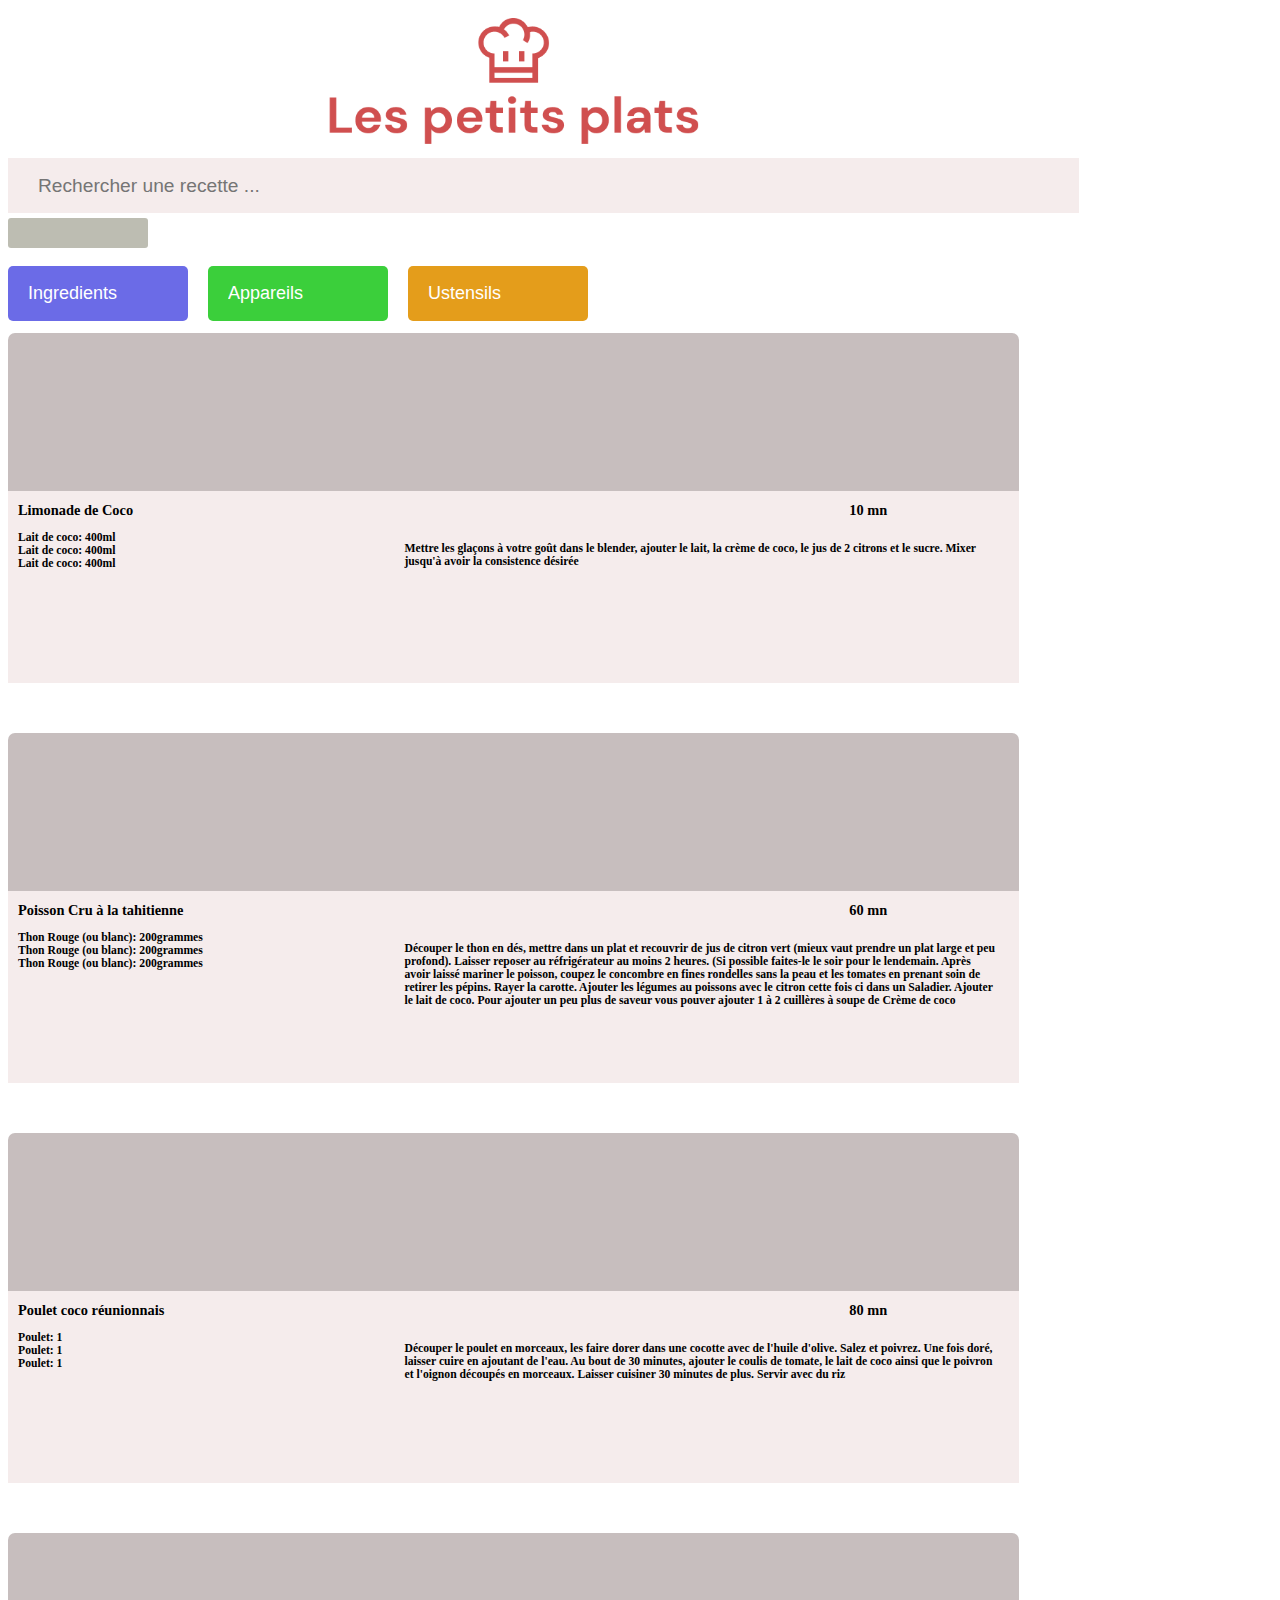
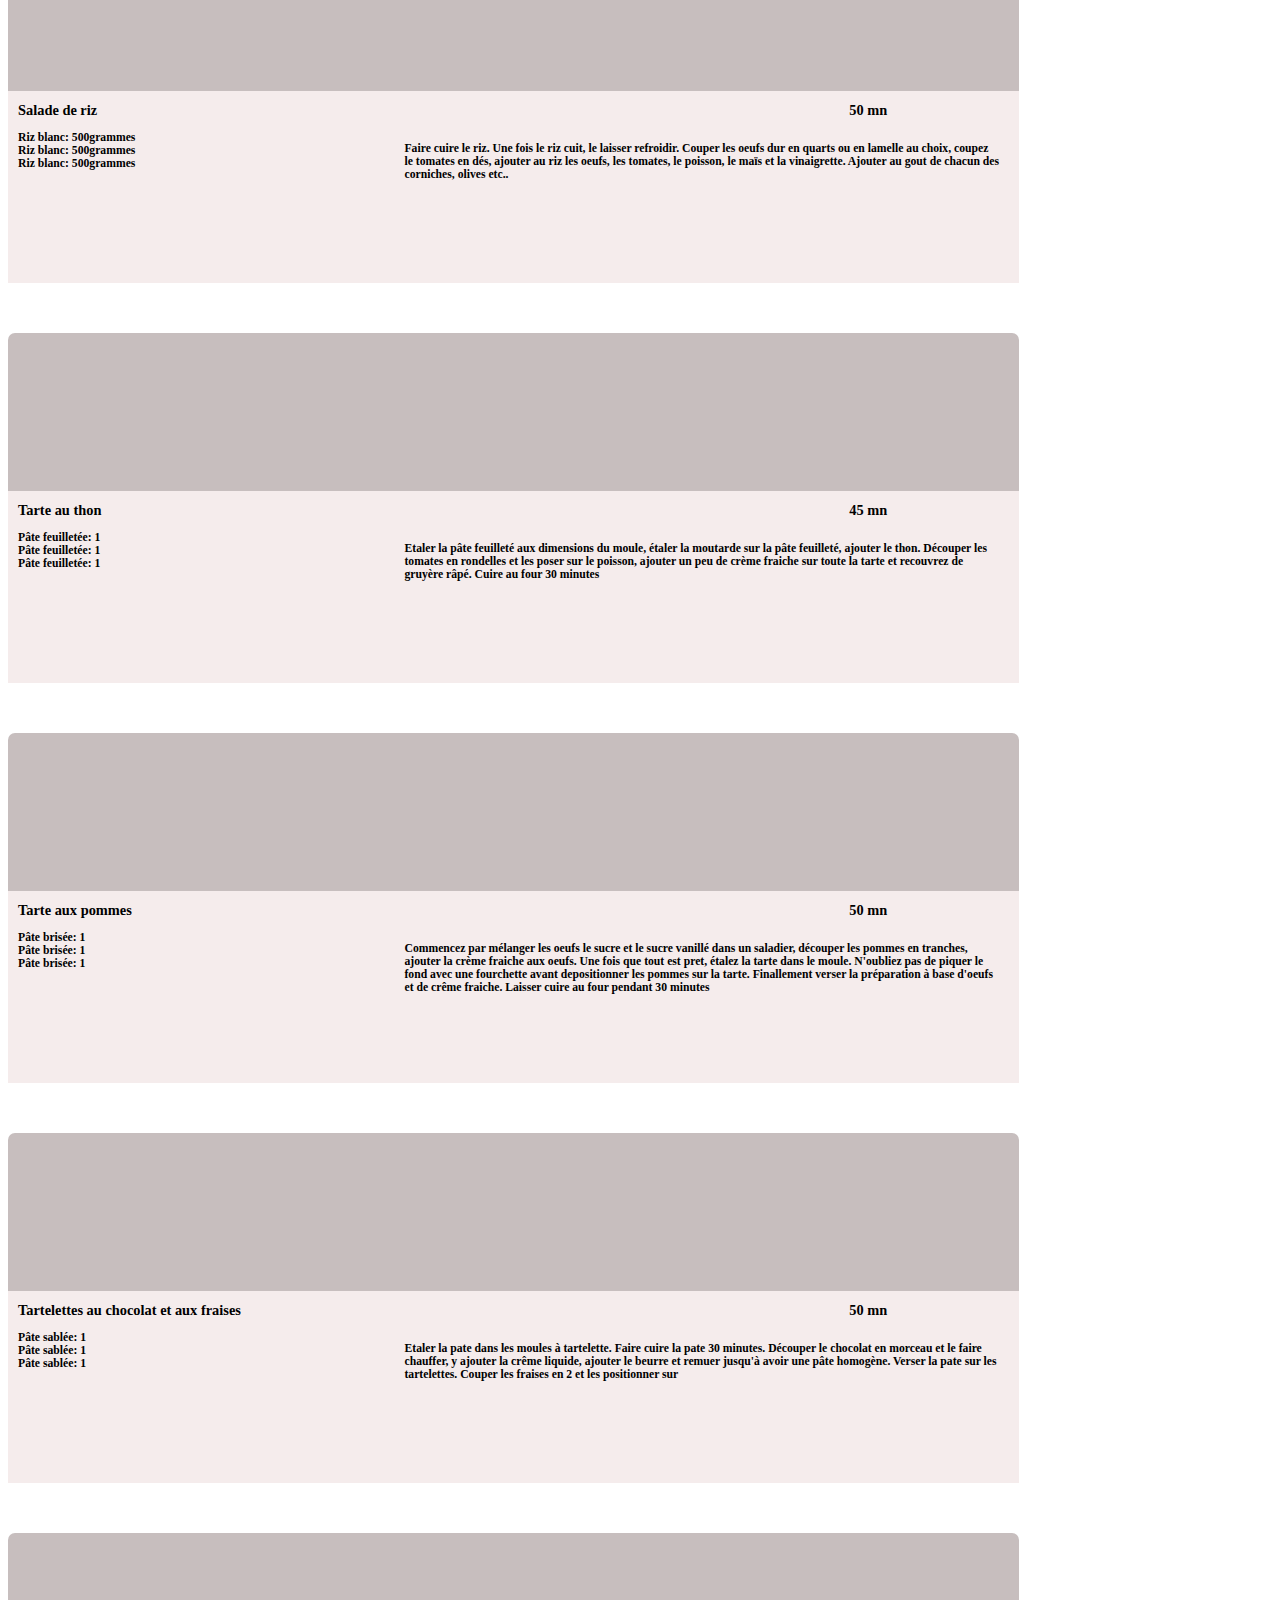
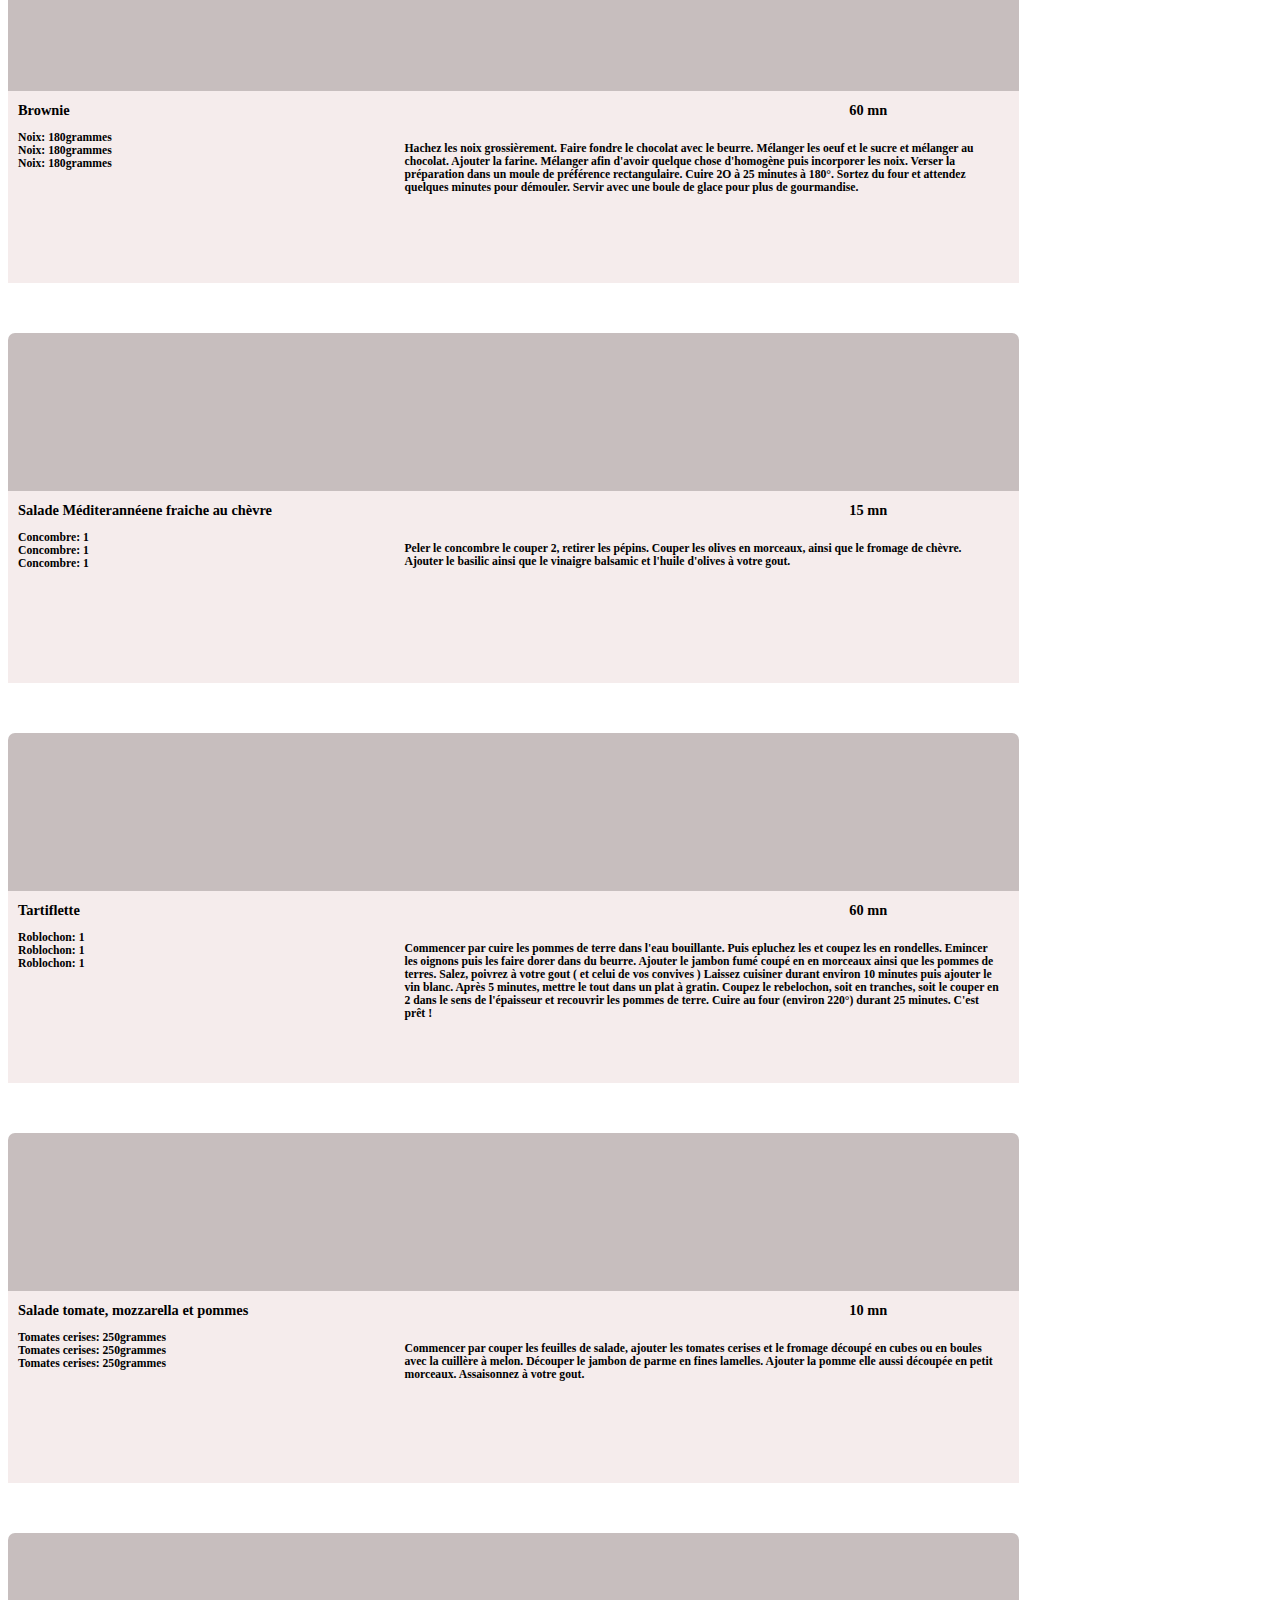
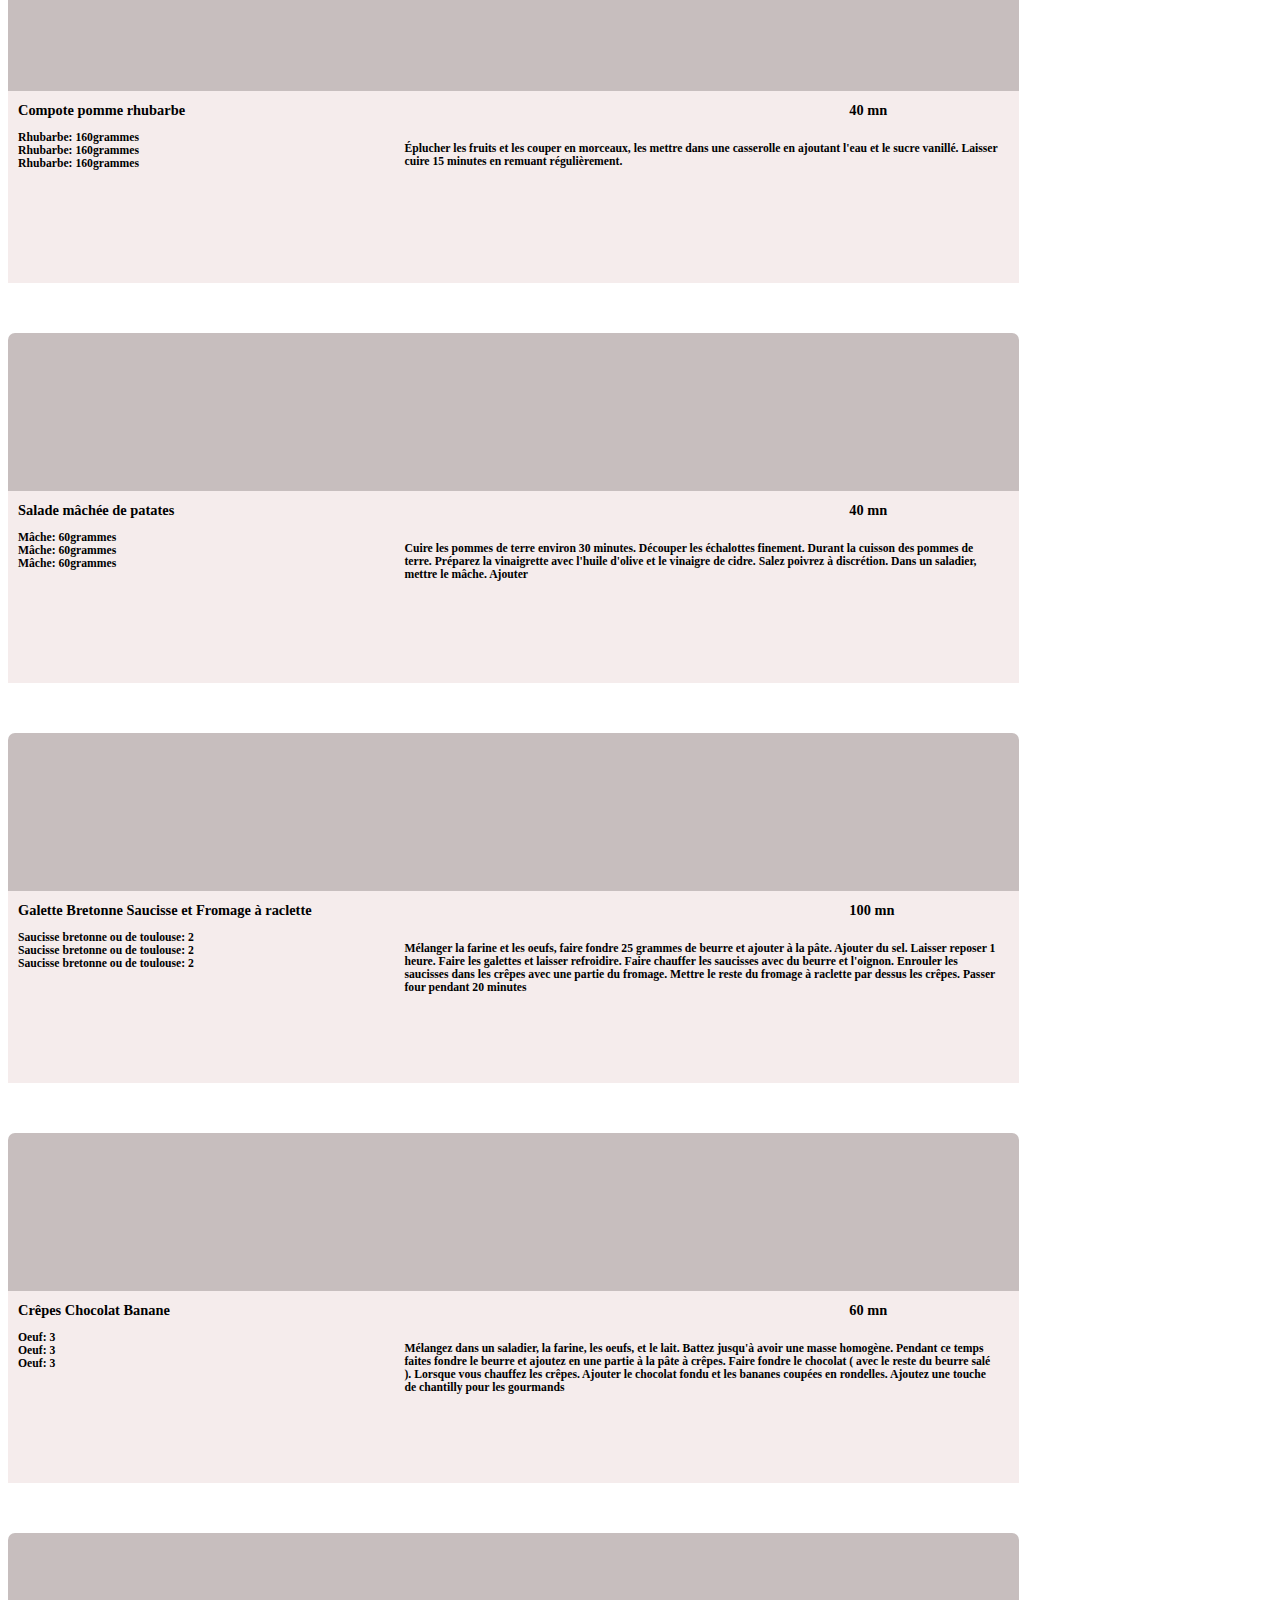
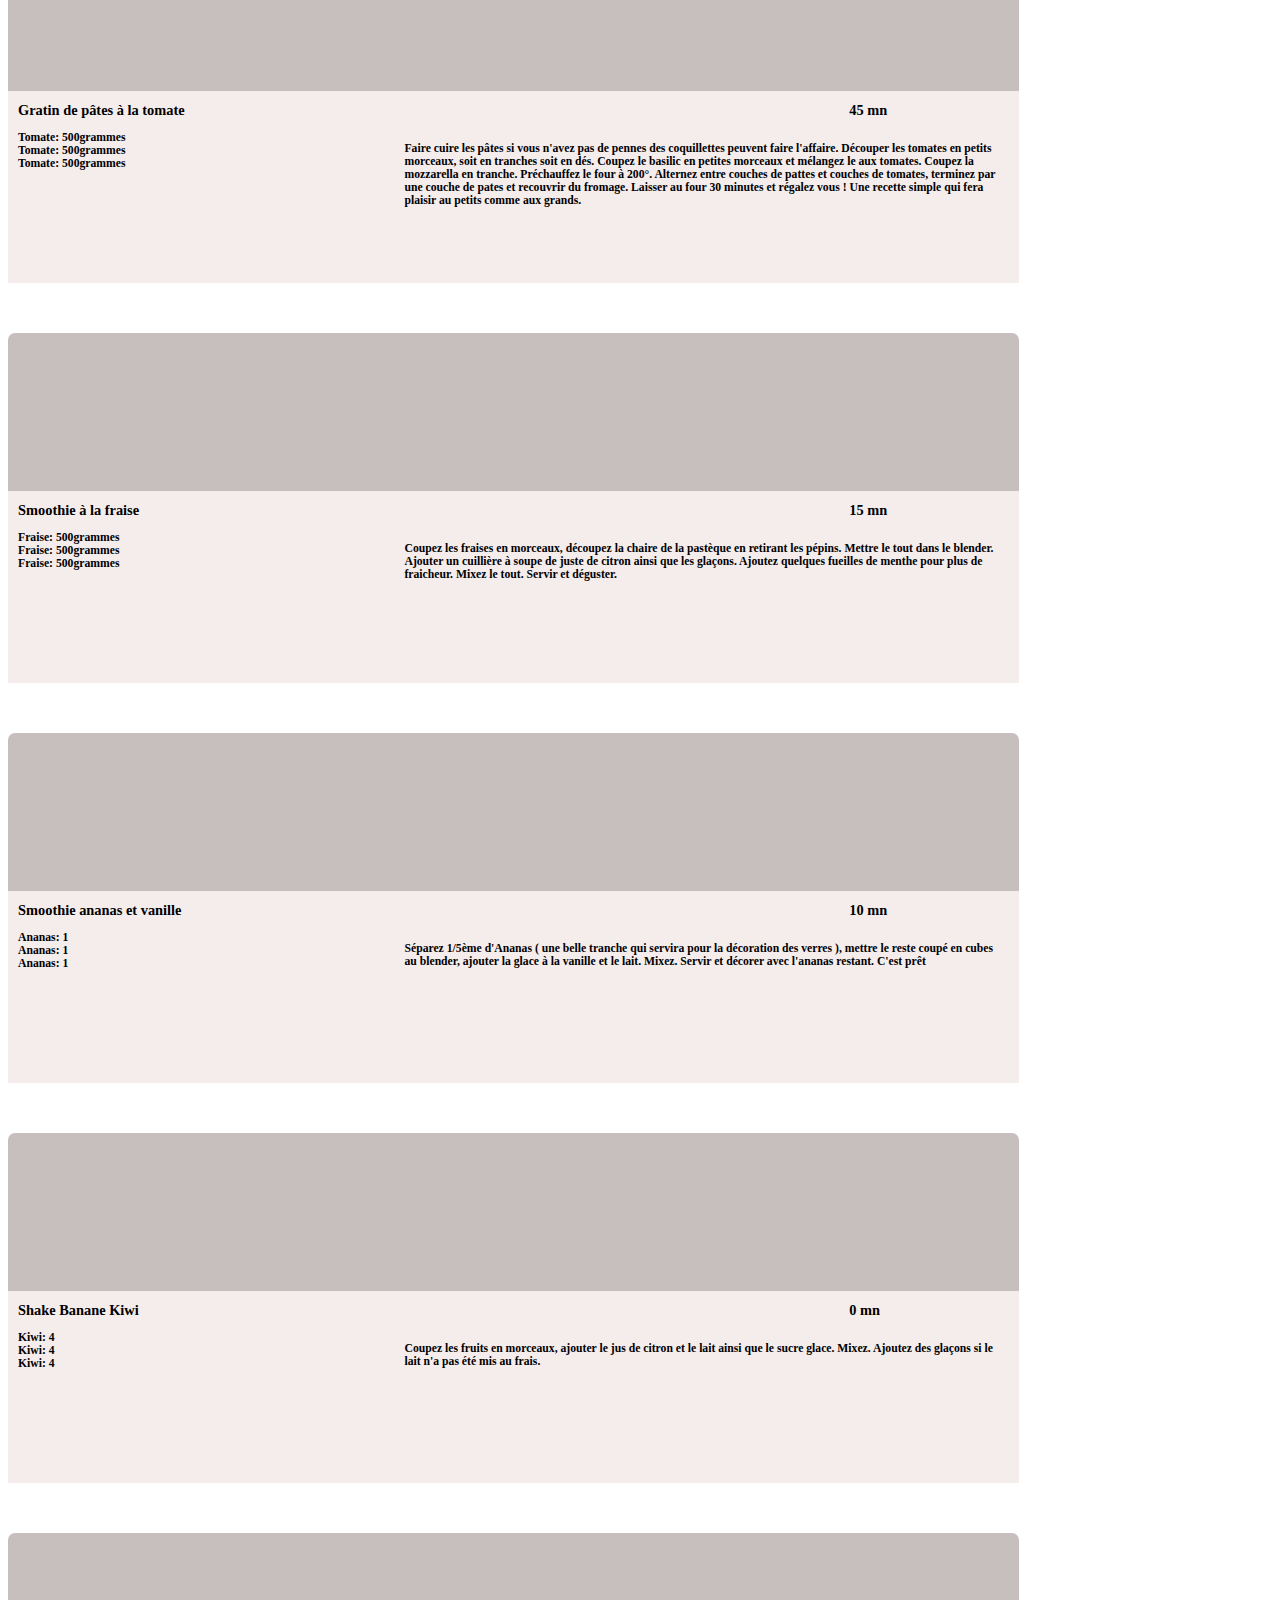
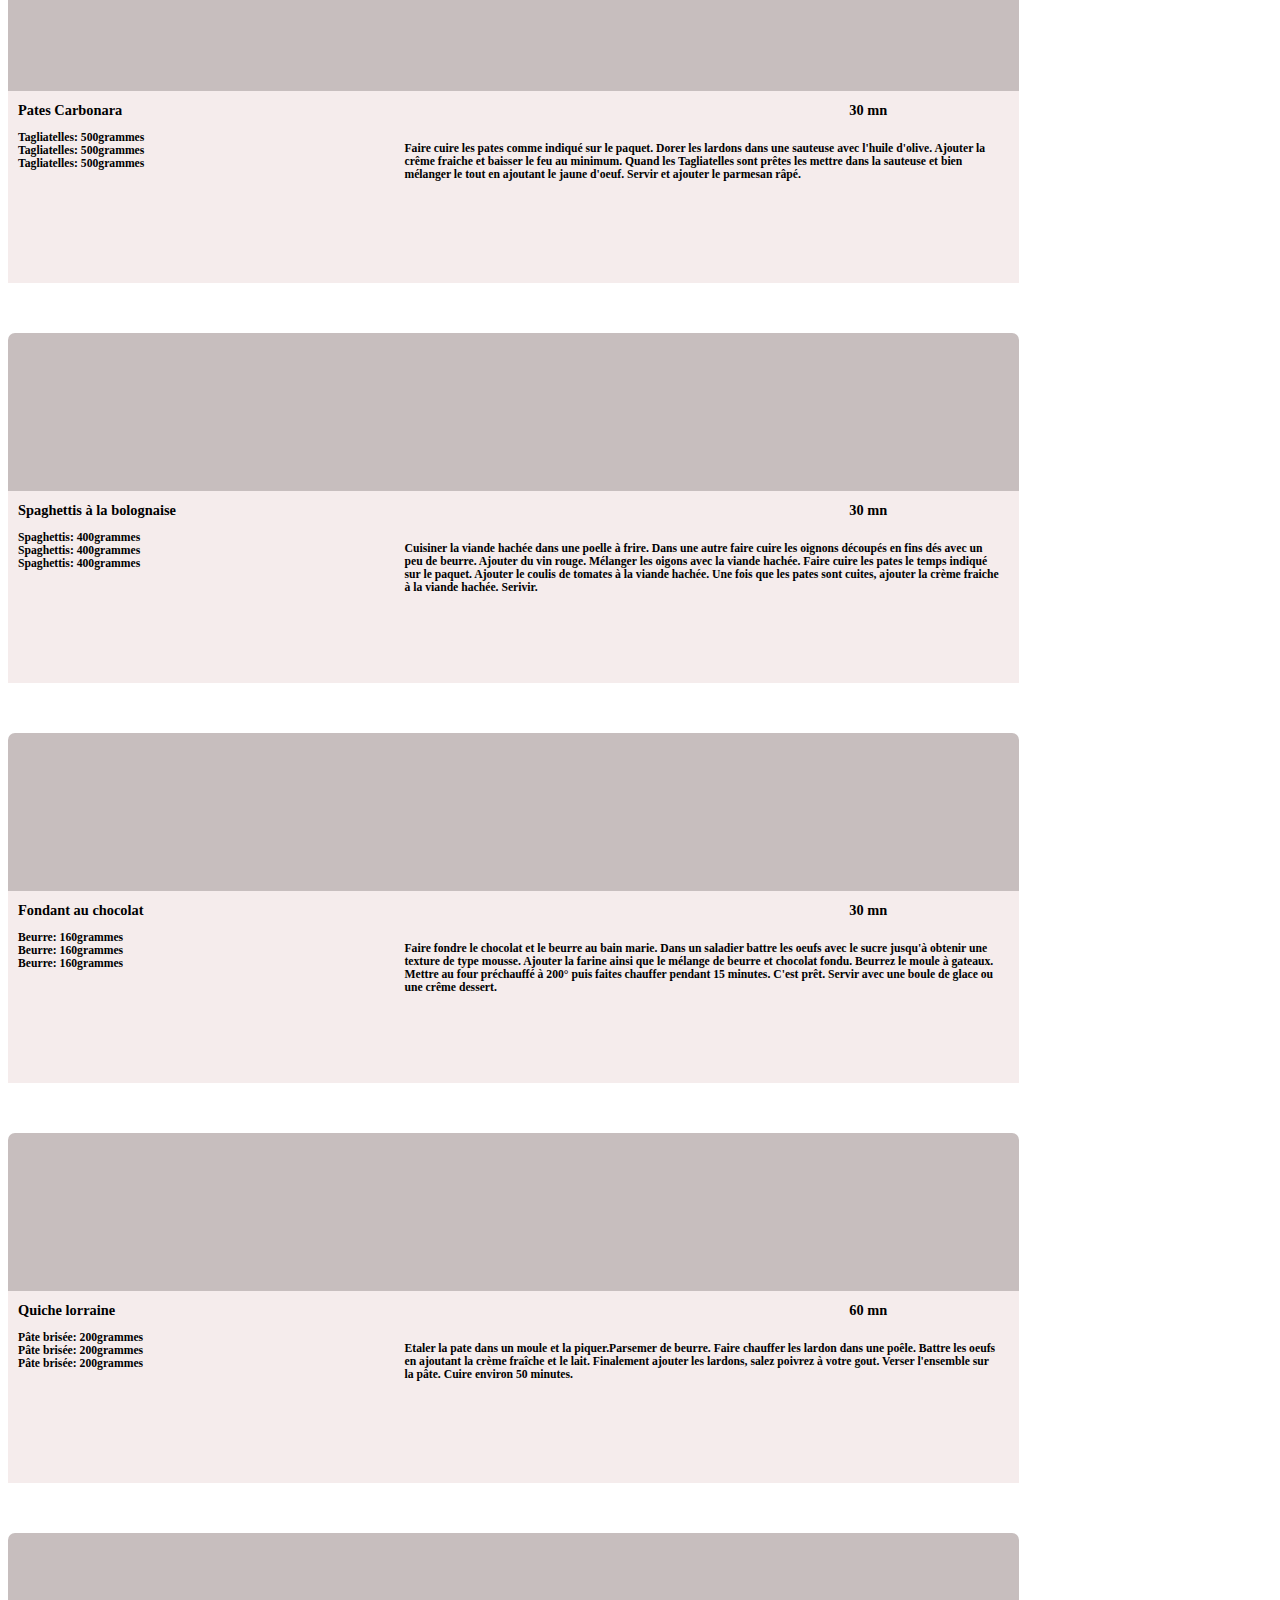
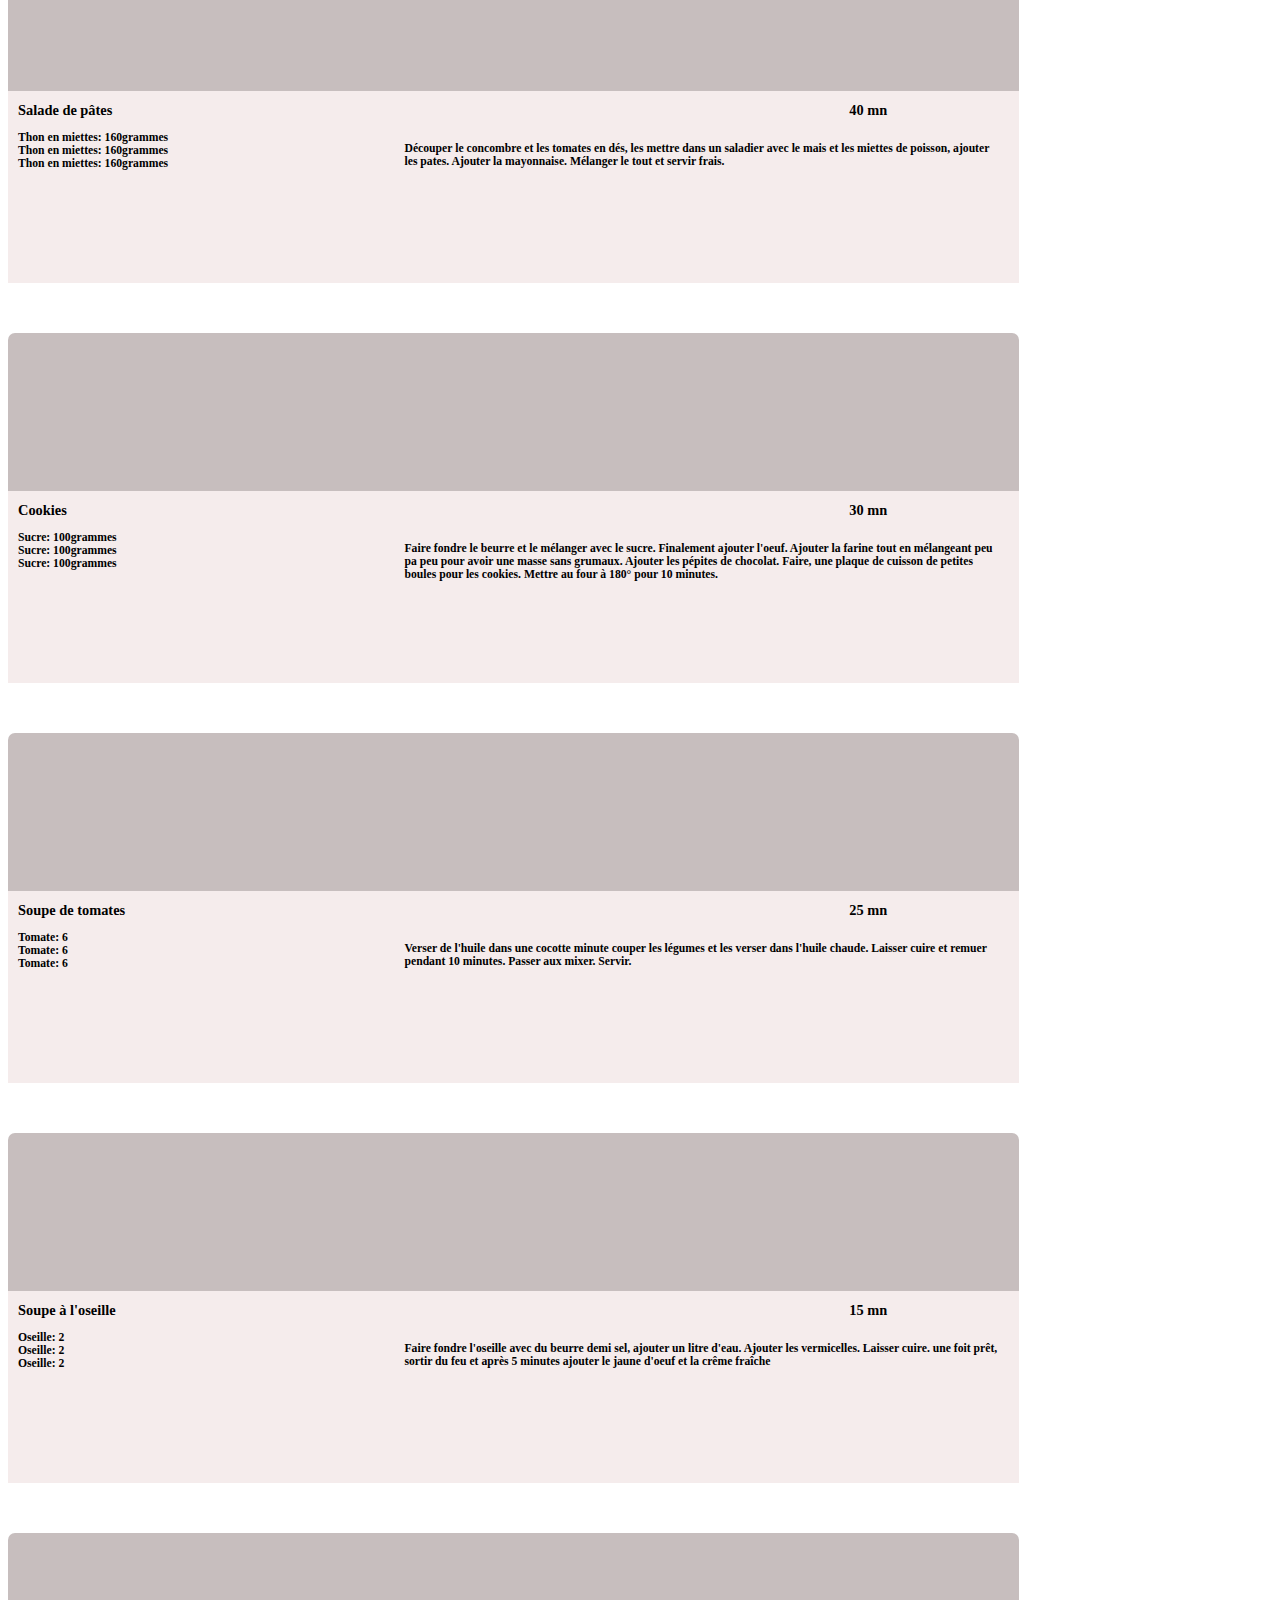
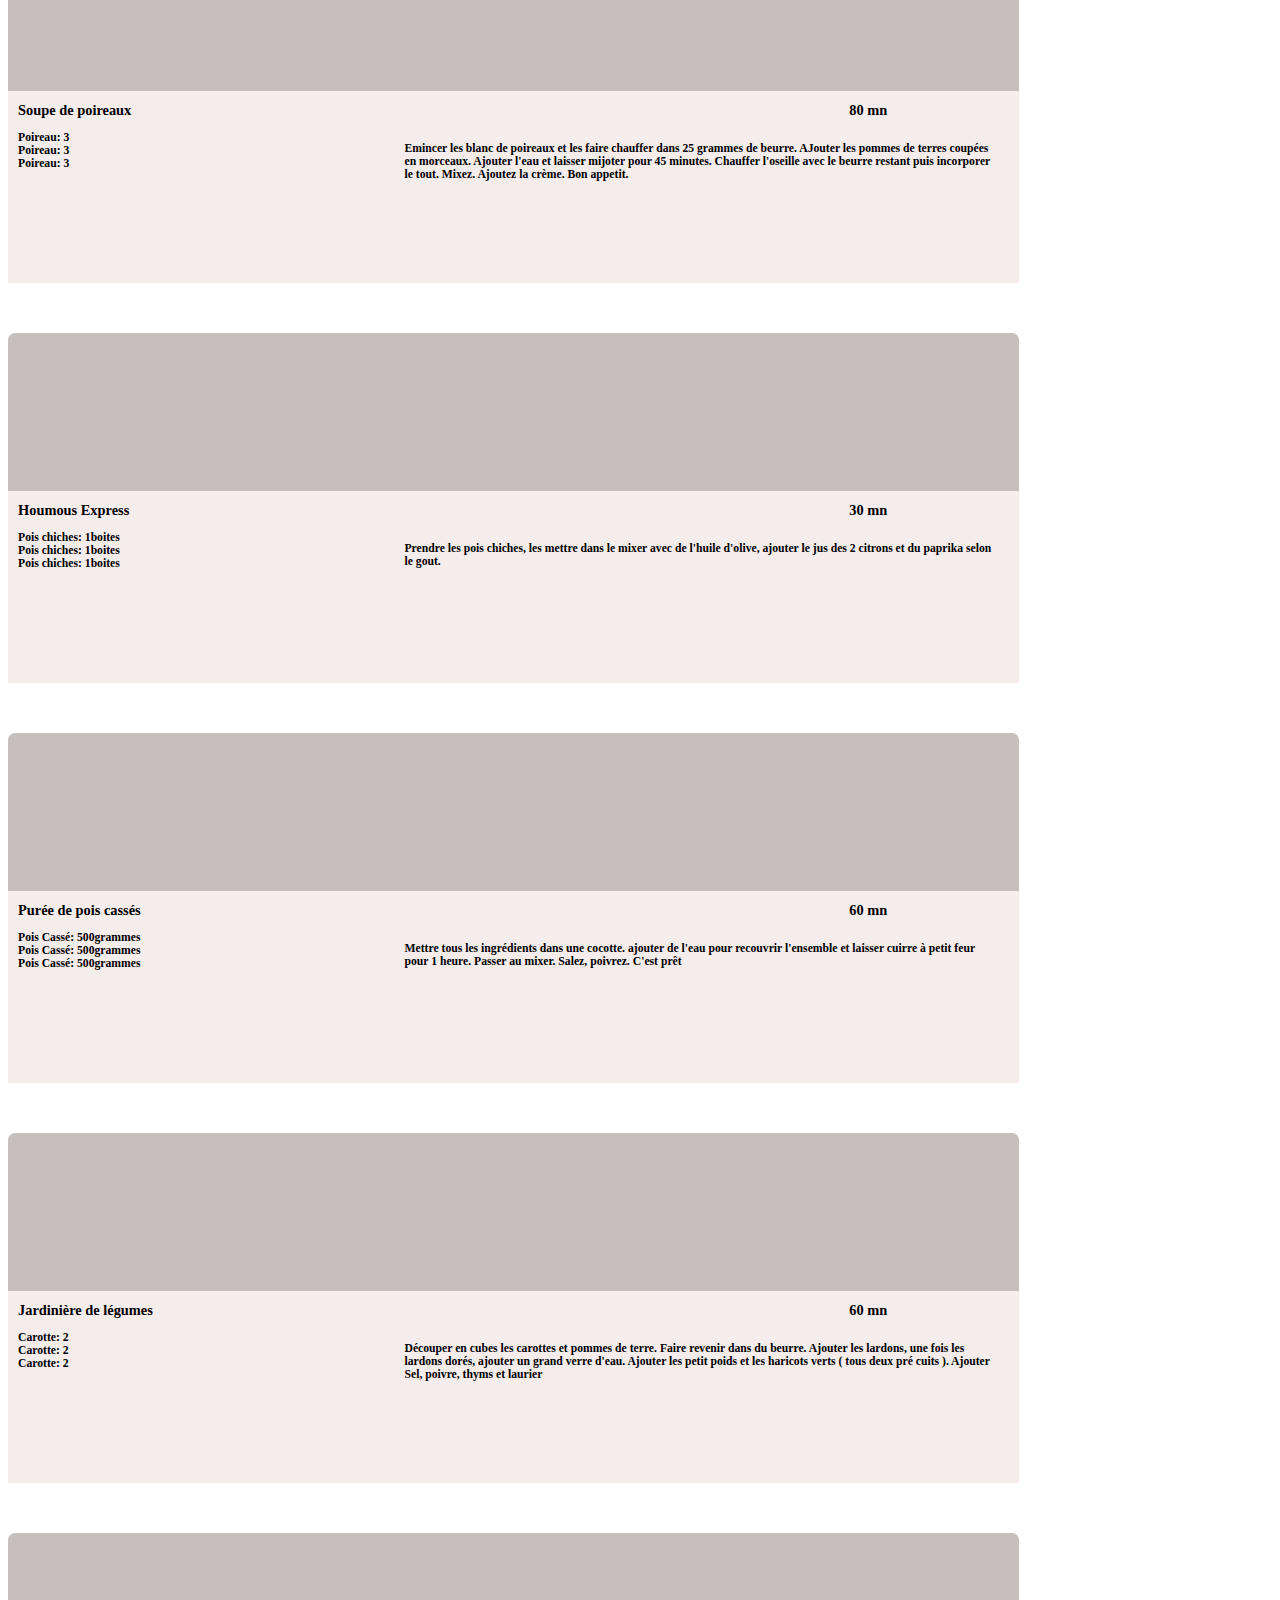
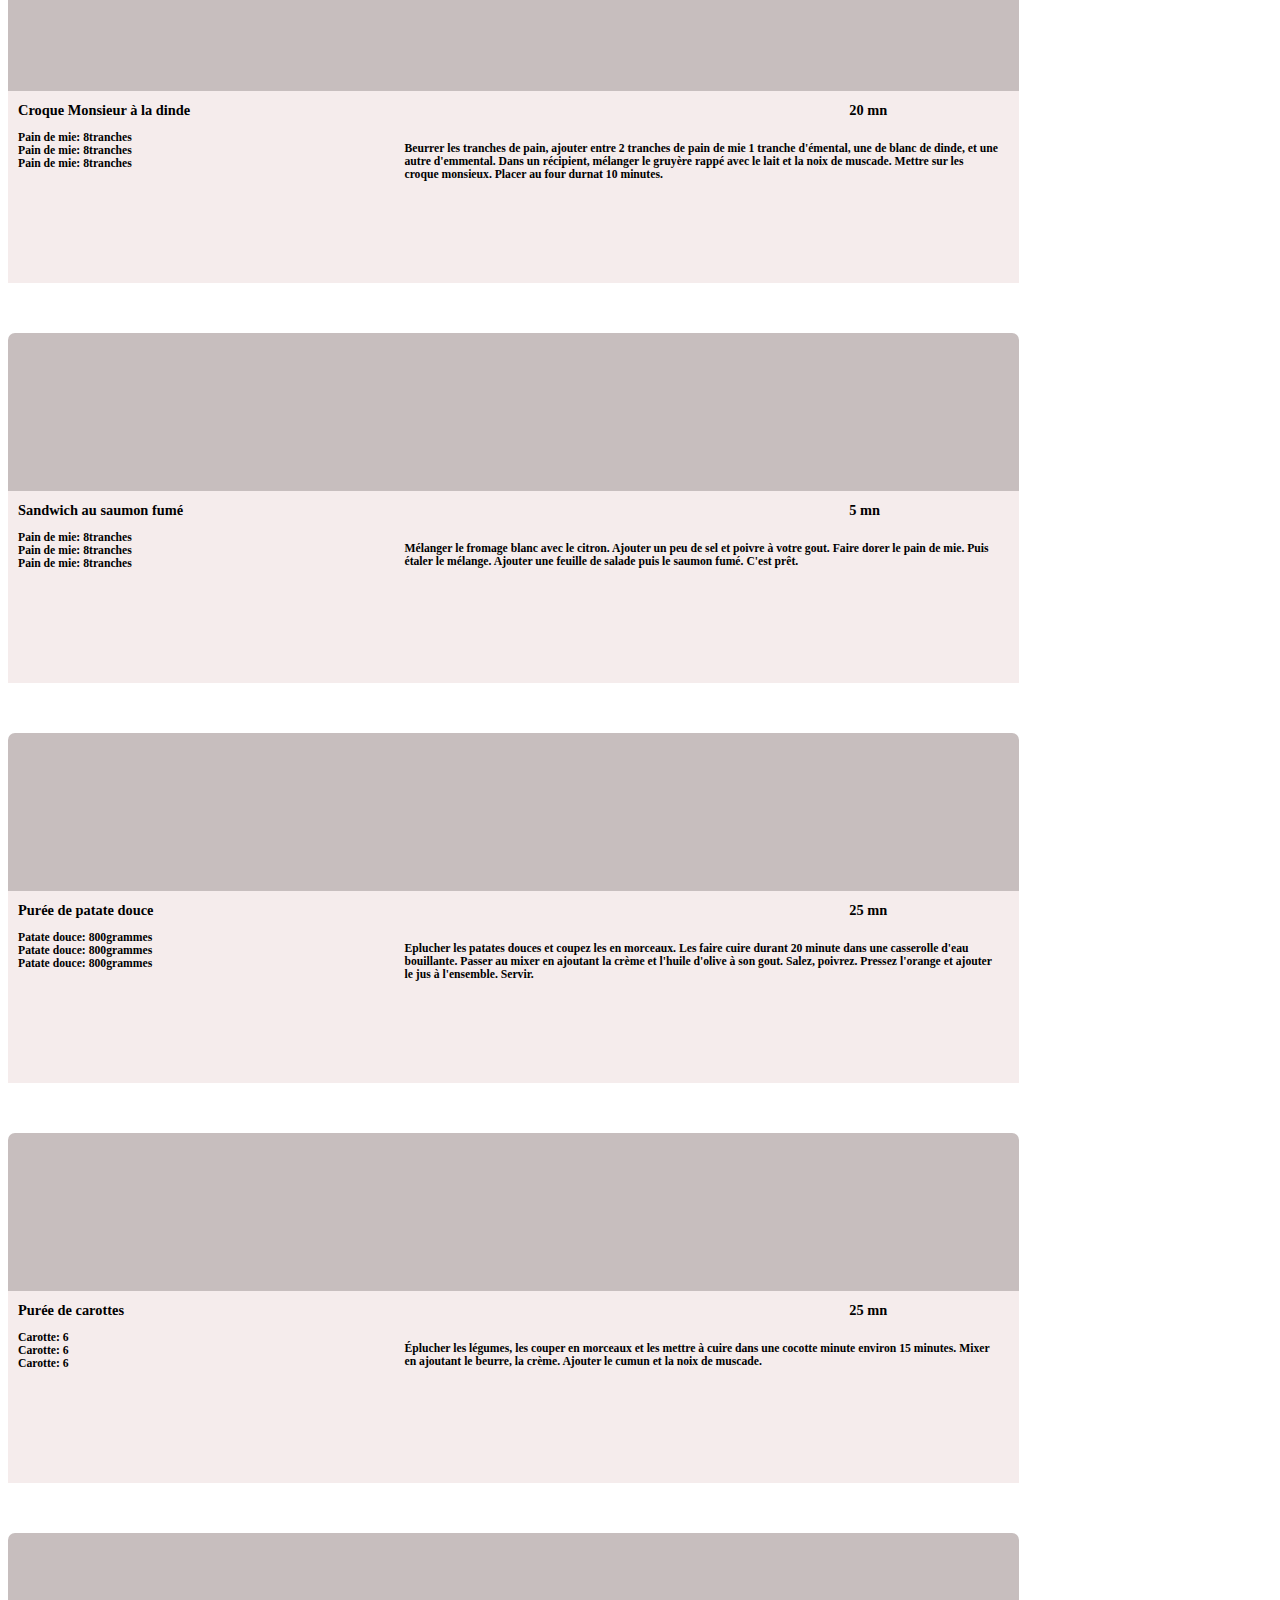
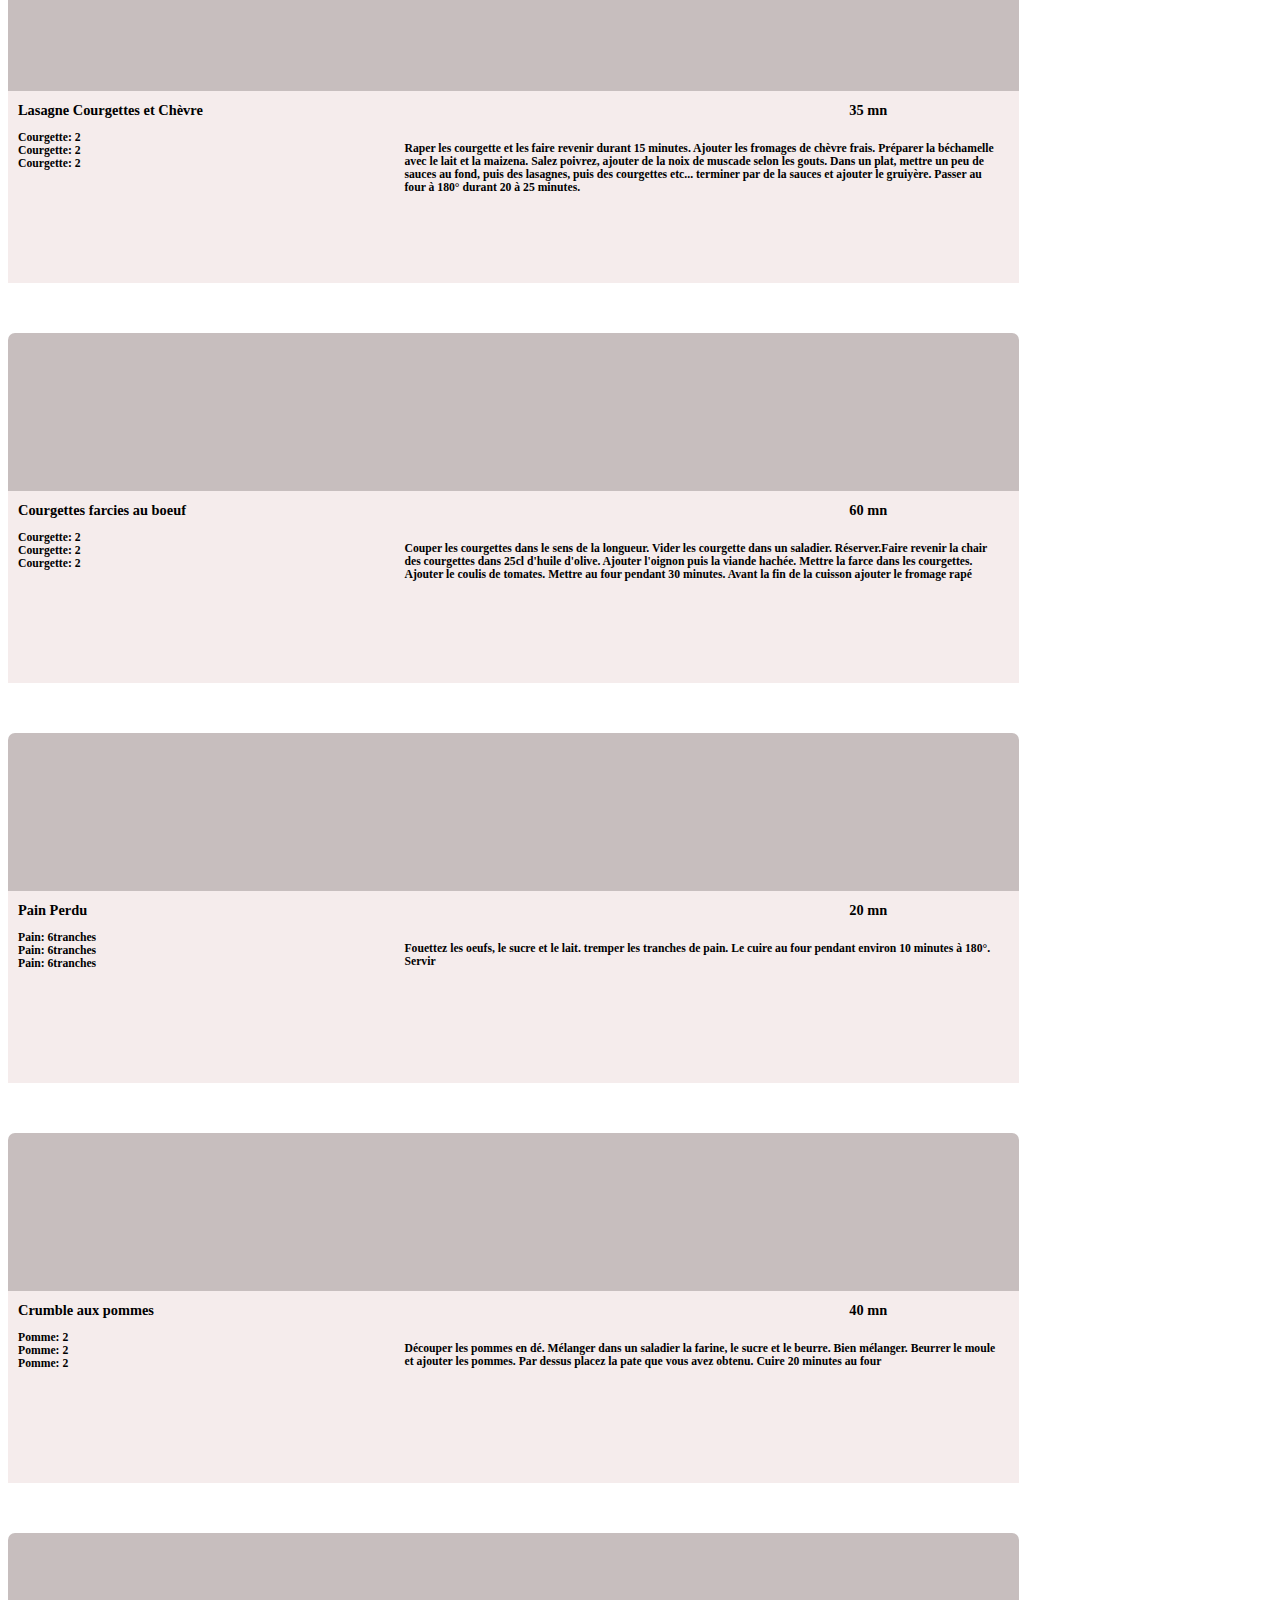
==== index.html @ 79a9bea7 "avancé p7" ====
<!DOCTYPE html>
<html lang="fr">
  <head>
    <meta charset="UTF-8" />
    <meta http-equiv="X-UA-Compatible" content="IE=edge" />
    <meta name="viewport" content="width=device-width, initial-scale=1.0" />
    <title>Accueil petits plats gourmands</title>
    <link
      rel="stylesheet"
      href="https://cdn.jsdelivr.net/npm/bootstrap@4.6.1/dist/css/bootstrap.min.css"
      integrity="sha384-zCbKRCUGaJDkqS1kPbPd7TveP5iyJE0EjAuZQTgFLD2ylzuqKfdKlfG/eSrtxUkn"
      crossorigin="anonymous"
    />
    <link
      rel="stylesheet"
      href="https://use.fontawesome.com/releases/v5.15.4/css/all.css"
      integrity="sha384-DyZ88mC6Up2uqS4h/KRgHuoeGwBcD4Ng9SiP4dIRy0EXTlnuz47vAwmeGwVChigm"
      crossorigin="anonymous"
    />
    <link rel="icon" type="image/png" href="favicon_lespetitsplats.png" />
    <link rel="stylesheet" type="text/css" href="./style.css" />
  </head>

  <header>

    <div class="container col-12 containerHeader">
      <div class="row">
        <div class="header">
          <img src="./logo_lespetitsplats.png" class="logo" />
        </div>
      </div>
    </div>

  </header>

  <body>
 
<!--PAGE-->
    <div class="container col-12">
      
<!--SEARCH--> 

<div class="containerSearch">     
        
          <div class="searchRecipes">
            <label for="search">
              <i class="fas fa-search loupe"></i>
            </label>
            <input
              class="input"    
              type="text"
              id="search"
              placeholder="Rechercher une recette ..."
              minlength="2"
              maxlength="20"
            />
            
          </div>

          <div class="sort">
            <ul class="tags">
              <li class="tag"><i class="far fa-times-circle"></i></li>
             
            </ul>
         </div>

            <!--<div class="searchBy">
            
              <button
                class="inputBy btn btn-primary" type="submit">Ingrédients<i class="fas fa-angle-down"></i></button>
              <button
                class="inputBy btn btn-success" type="submit">Appareils<i class="fas fa-angle-down"></i></button>
              <button
                class="inputBy btn btn-danger" type="submit">Ustensiles<i class="fas fa-angle-down"></i></button>           
          
        </div>-->

        <!--début-->
         <div class="wrapper">
           
      <div class="search-input">
        <a href="" target="_blank" hidden></a>
        <input type="text" class="selectInput" id="ingredients"  placeholder="Ingredients" style="background-color:rgb(107, 107, 231)">
        
        <div class="autocom-box ">
          <!-- here list are inserted from javascript -->
        </div>
        <div class="icon"><i class="fas fa-angle-down"></i></div>
      </div> 
    
      
      <div class="search-input">
        <a href="" target="_blank" hidden></a>
        <input type="text" class="selectInput" id="appareils" placeholder="Appareils" style="background-color:rgb(59, 207, 59)">
        <div class="autocom-box">
          <!-- here list are inserted from javascript -->
        </div>
        <div class="icon"><i class="fas fa-angle-down"></i></div>
      </div> 
    
       
      <div class="search-input">
        <a href="" target="_blank" hidden></a>
        <input type="text" class="selectInput" id="ustensils" placeholder="Ustensils" style="background-color:rgb(228, 157, 27)">
        <div class="autocom-box">
          <!-- here list are inserted from javascript -->
        </div>
        <div class="icon"><i class="fas fa-angle-down"></i></div>
      </div>

      </div> 
    <!--fin-->

    
      </div>
      </div>
    
  <!--CARD-->
      <div class="container col-lg-12 cards">
        <div class="containerCards">
          <div class="row rowCard">
<ul class="list-ingredients"></ul>
 <!--<div class="col-4 mb-4">
            <div class="card">
              <div class="photosPlats"></div>
             
              <div class="titleTime">
                <h3 class="title">Lait coco sablé</h3>
                <div class="time">
                  <i class="far fa-clock"></i>
                  <span class="mn">15 mn</span>
                </div>
              </div>

              <div class="recette">
                <div class="ingrédients">
                  <ul>
<li >pommes</li>
<li >haricots</li>
<li >poivre</li>
<li >boeuf</li>
                  </ul>
                </div>

                <div class="préparation">
                  <p>
                    Lorem ipsum dolor sit amet consectetur adipisicing elit.
                    Labore minus incidunt culpa ducimus nemo quibusdam velit
                    obcaecati nostrum placeat! Doloremque illo voluptate
                    adipisci libero, neque laudantium quos. Fuga, eaque
                    perspiciatis.
                  </p>
                </div>
              </div>
            </div>
          </div>-->
        
          </div>

            


          </div>        
        </div>
      </div>   

  </body>

  <script
    src="https://code.jquery.com/jquery-2.2.4.min.js"
    integrity="sha256-BbhdlvQf/xTY9gja0Dq3HiwQF8LaCRTXxZKRutelT44="
    crossorigin="anonymous"
  ></script>

  <script
    src="https://cdn.jsdelivr.net/npm/bootstrap@4.6.1/dist/js/bootstrap.min.js"
    integrity="sha384-VHvPCCyXqtD5DqJeNxl2dtTyhF78xXNXdkwX1CZeRusQfRKp+tA7hAShOK/B/fQ2"
    crossorigin="anonymous"
  ></script>

  <script src="./recipes.js"></script>

  <script src="./index.js"></script>
  
  <script src="./cards.js"></script>
  
  <script src="./search.js"></script>
  <script src="./combobox.js"></script>
</html>
---- style.css ----
/*RESET**********************************************************************/
html {
  box-sizing: border-box;
  width: 100%;
  height: 100vh;
  left: 0;
  top: 0;
  right: 0;
  bottom: 0;
}
/****************************************************************************/
/*HEADER*********************************************************************/
/***********test combo**********************/

.wrapper{
  display: flex;
  align-items: center;
  width: 100%;
  height: 80px;
}

.wrapper .search-input{
  position: relative;
  display: flex;
align-items: center;
justify-content: space-between;
  width: 180px;
  height: 60px;
  font-size: 1rem;
  font-weight: 600;
  border: none;
  border-radius: 7px;
  margin: 0 20px 0 0;
  color: blue;
}
.selectInput::placeholder {
  color: white;
}
input:focus::placeholder {
  color: transparent;
}
.search-input input{
  height: 55px;
  width: 100%;
  outline: none;
  border: none;
  border-radius: 5px;
  padding: 0 60px 0 20px;
  font-size: 18px;
}

.search-input.active input{
  border-radius: 5px 5px 0 0;
}

.search-input .autocom-box{
  padding: 0;
  opacity: 0;
  pointer-events: none;
  max-height: 280px;
  overflow-y: auto;
}

.search-input.active .autocom-box{
  padding: 10px 8px;
  opacity: 1;
  pointer-events: auto;
  
}

.autocom-box li{
  list-style: none;
  padding: 8px 12px;
  display: none;
  width: 100%;
  cursor: default;
  color: black;
  border-radius: 3px;
}

.search-input.active .autocom-box li{
  display: block;
}
.autocom-box li:hover{
  background: #efefef;
}

.search-input .icon{
  position: absolute;
  right: 0px;
  top: 0px;
  height: 55px;
  width: 55px;
  text-align: center;
  line-height: 55px;
  font-size: 20px;
  color: #fff;
  
}
.fa-angle-down.rotated {
  transform : rotate(180deg);
}
/**************************************************************************/
.container {
  display: flex;
  width: 80%;
}

.containerHeader {
  display: flex;
  align-items: center;
  justify-content: center;
  height: 150px;
}

.header {
  width: 100%;
}

.logo {
  display: flex;
  justify-content: center;
  align-items: center;
  margin: 0 auto;
  width: 70%;
  height: auto; 
}

/***************************************************************************/
/*SEARCH********************************************************************/

.containerSearch {
  display: flex;
  flex-direction: column;
  justify-content: center;
  width: 100%;
}
.search {
  position: relative;
  display: flex;
  align-items: center;
  width: 100%;
  height: 70px;
}
.input {
  background-color: #f5ecec;
  padding: 0 30px;
  font-size: 1.2rem;
  width: 100%;
  height: 55px;
  border: none;
}

.fas {
  position: absolute;
  display: flex;
  right: 30px;
  top: 35px;
  margin-right: 20px;
  align-items: center;
  justify-content: center;
  font-size: 1.8rem;
}

.sort {
  display: flex;
  flex-direction: column;
  width: 100%;
  color: #fff;

}
.tags {
  display: flex;
  align-items: center;
  margin: 0 auto;
  width: 100%;
  height: 40px;
  /*display: none;*/
}

.tags li {
  margin-left: -40px;
  margin-right: 60px;
  padding:0 10px;
}

.tag {
  position: relative;
  display: flex;
  align-items: center;
  width: 120px;
  height: 30px;
  font-size: 0.8rem;
  font-weight: 600;
  border-radius: 3px;
  background-color: rgb(189, 189, 178);
}
.tag li {
  margin-left: 20px;
}

.fa-times-circle {
  position: absolute;
  top: 0;
  right: 0;
  margin-right: 6px;
  margin-top: 10px;
  font-size: 0.8rem;
}
.btn-group {
  display: flex;
 
}
.searchBy {
  display: flex;
  align-items: center;
  width: 100%;
  height: 80px;
}

.inputBy {
  position: relative;
  display: flex;
align-items: center;
justify-content: space-between;
  width: 180px;
  height: 60px;
  font-size: 1rem;
  font-weight: 600;
  border: none;
  border-radius: 7px;
  margin: 0 20px 0 0;
  color: #fff;
}
.btn:focus {
  box-shadow: none!important;
}

.fa-angle-down {
  position: absolute;
  font-size: 1.7rem;
  top: 0;
  right: 0;
  width: 20px;
  height: 60px;
}
/****************************************************************************/
/*CARDS**********************************************************************/

.col-4 {
  display: flex;
  flex-direction: column;
  align-items: center;
  font-weight: bold;
  width: 00%1;
  height: 350px;
  margin-bottom: 50px; 
}

.containerCards {
    display: flex;
    flex-direction: column;
    width: 100%;
    justify-content: space-evenly;
}

.card {
  display: flex;
  flex-direction: column;
  width: 100%;
  height: 100%;
  border-radius: 7px;
}

.photosPlats {
  width: 100%;
  min-height: 45%;
  border-radius: 7px 7px 0 0;
  background-color: #c7bebe;
}

.titleTime {
  display: flex;
  align-items: center;
  justify-content: space-between;
  margin: 0 auto;
  width: 100%;
  height: 40px;
  background-color: rgb(245, 236, 236);
}

.title {
  display: flex;
  align-items: center;
  font-size: 0.9rem;
  width: 70%;
  height: 40px;
  margin-left: 10px;
}

.time {
  display: flex;
  align-items: center; 
  font-size: 0.9rem;
  width: 24%;
  height: 100%;
}

.fa-clock {
  display: flex;
  align-items: center;
  width: 30%;
  height: 100%;
}

.mn {
  display: flex;
  align-items: center;
  width: 70%;
  height: 10px;
}

.recette {
  display: flex;
  flex-direction: row;
  justify-content: space-between;
  width: 100%;
  height: 43.5%;
  border-radius: 0 0 7px7px;
  font-size: 0.73rem;
  background-color: rgb(245, 236, 236);
}

.ingredients {
  width: 40%;
}

.list-ingredients {
  display: flex;
  flex-direction: column;
  list-style: none;
  width: 90%;
  height: 95%;
  padding: 10px;
  padding: 0 0 0 10px;
  margin: 0;
  overflow: hidden;
}

.ingredients-details {
  font-weight: 900;
}
.préparation {
  position: relative;
  width: 60%;
  height: 95%;
  padding-right: 20px;
 /* word-break: break-all;*/
  overflow: hidden;
 /* white-space: nowrap;*/
  /*text-overflow: ellipsis; */
}
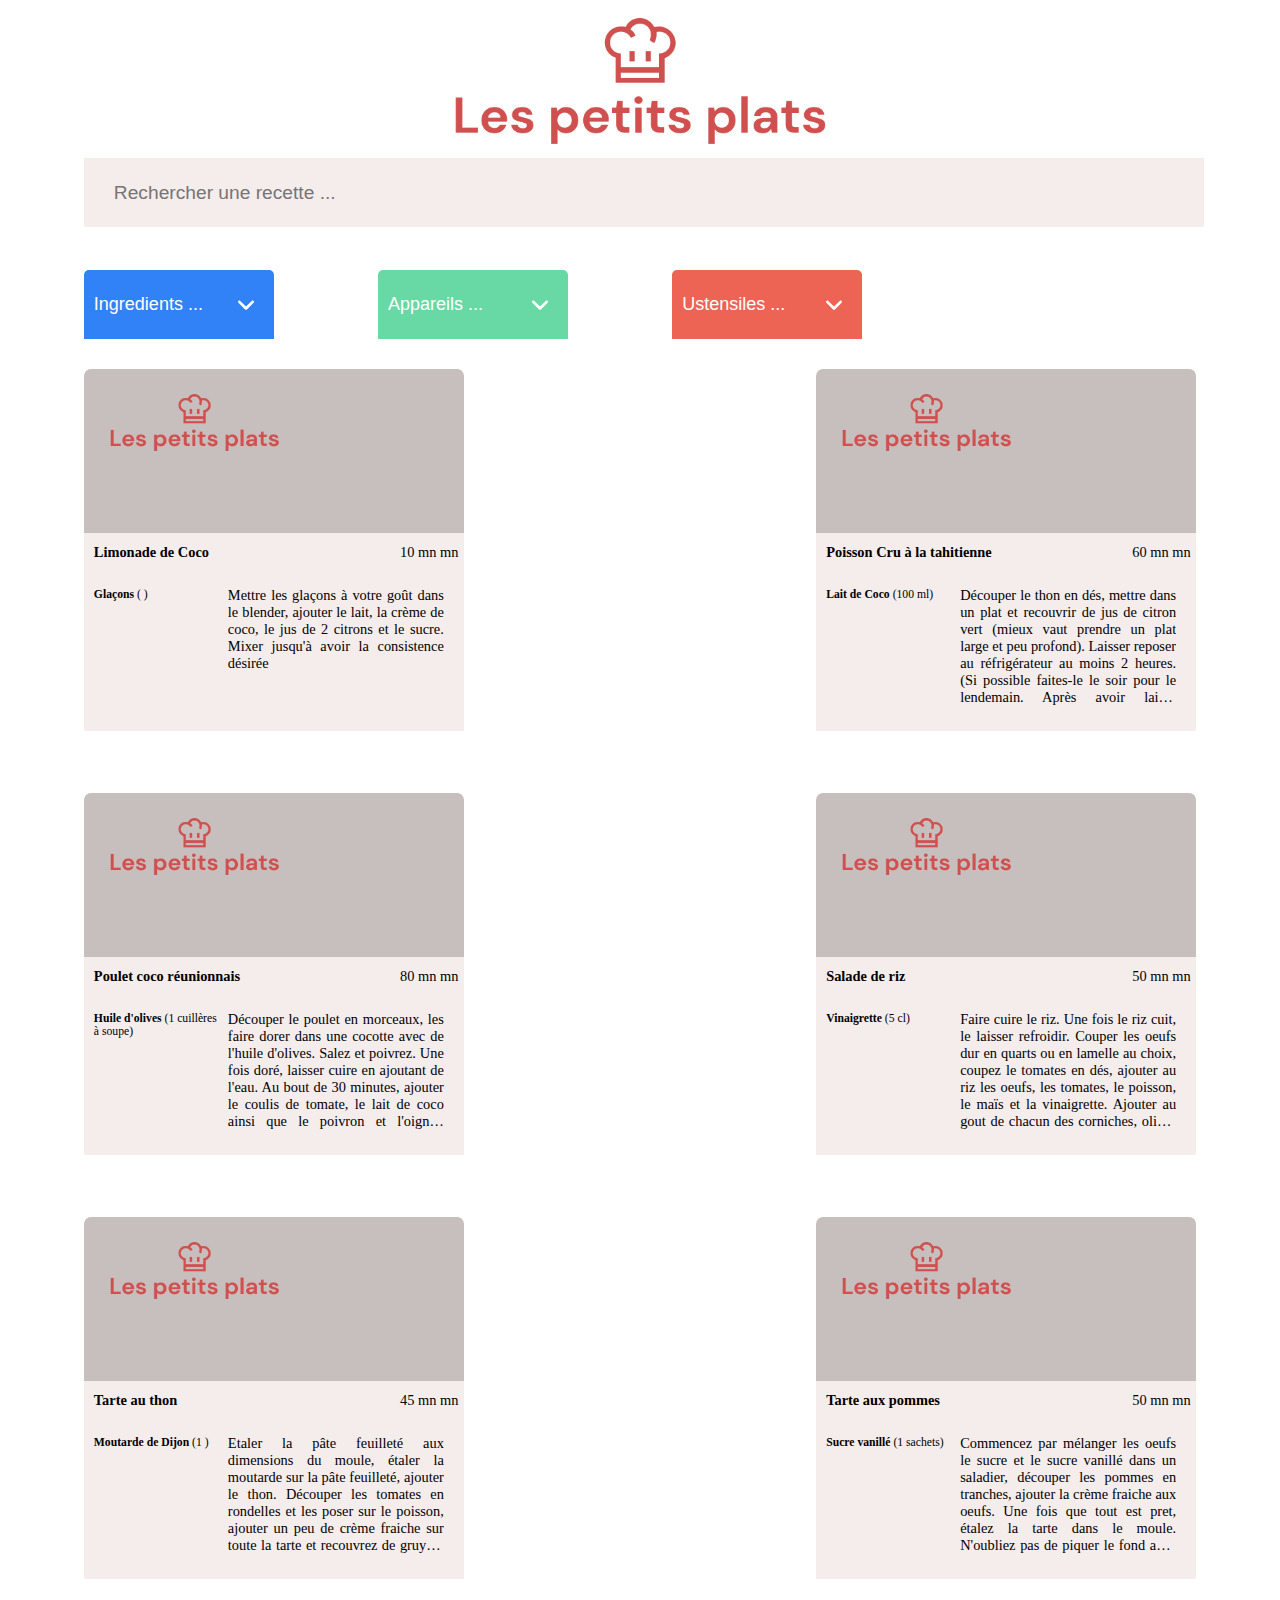
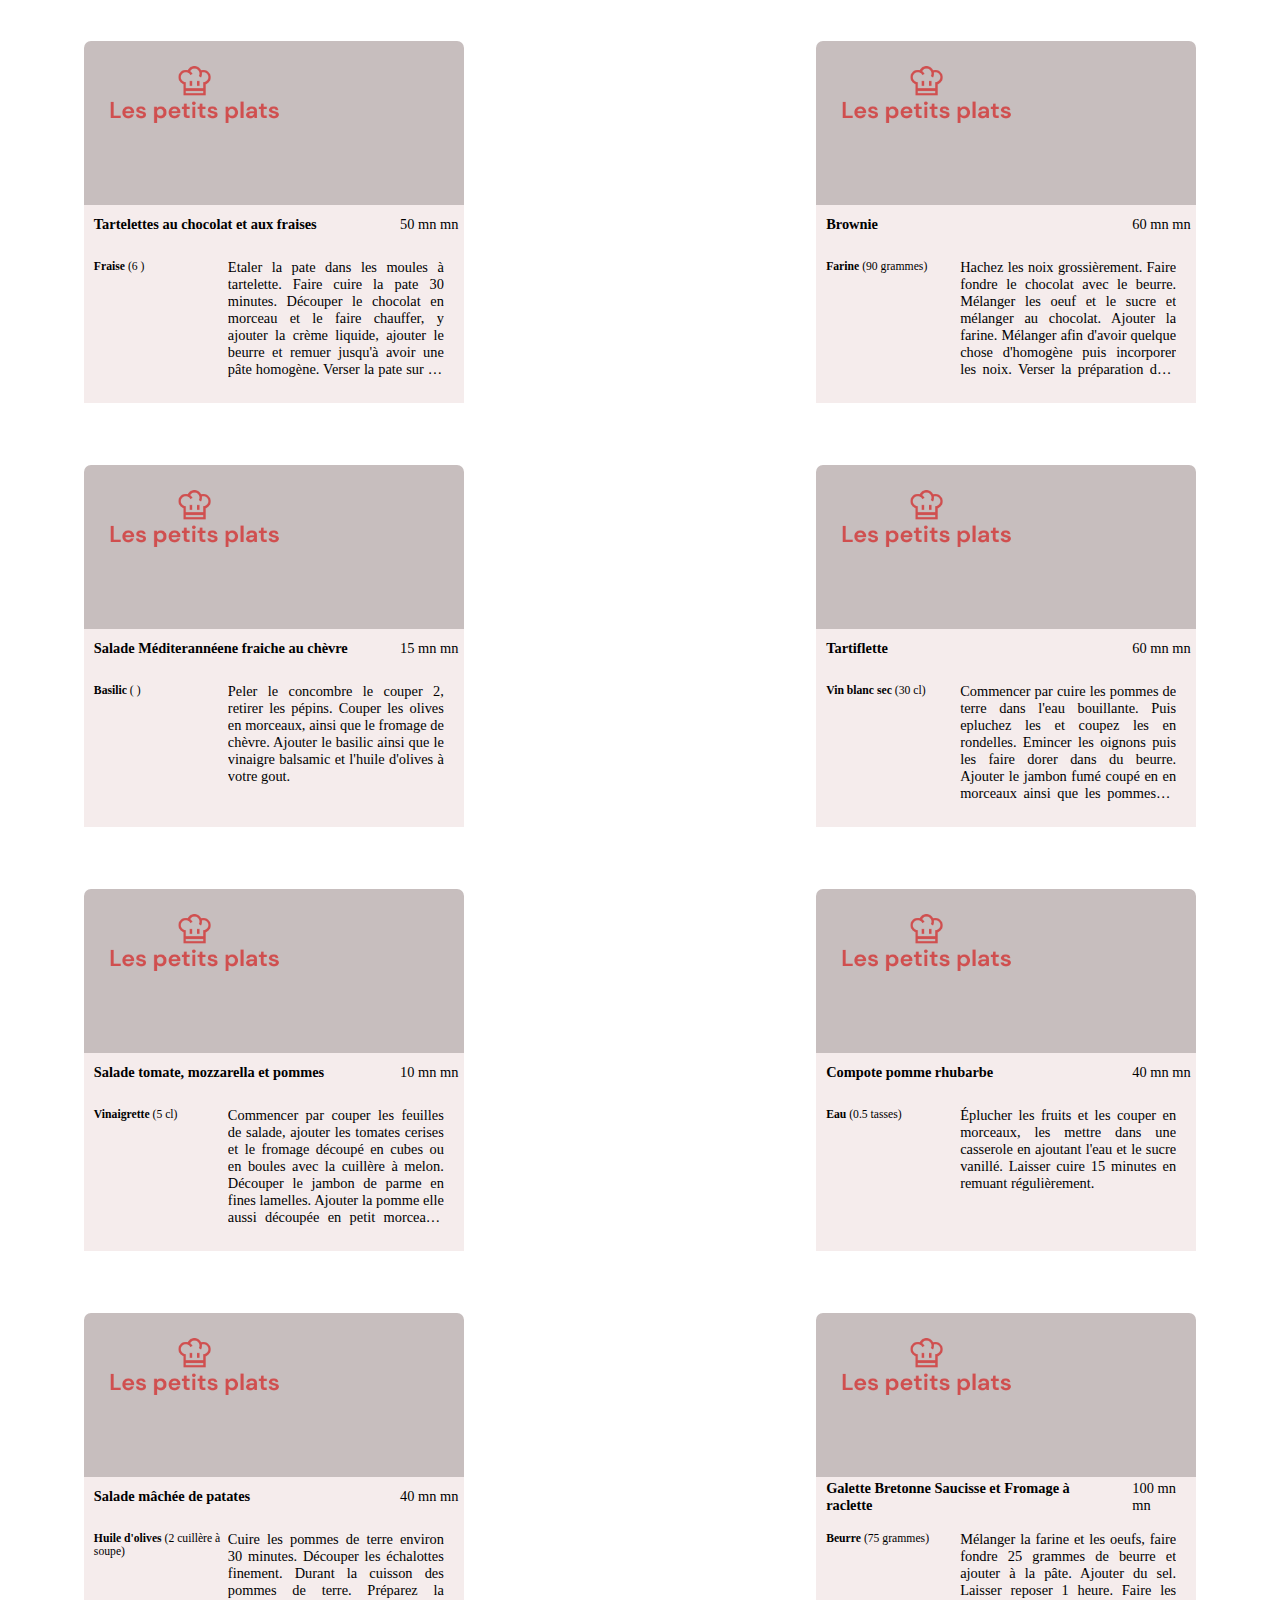
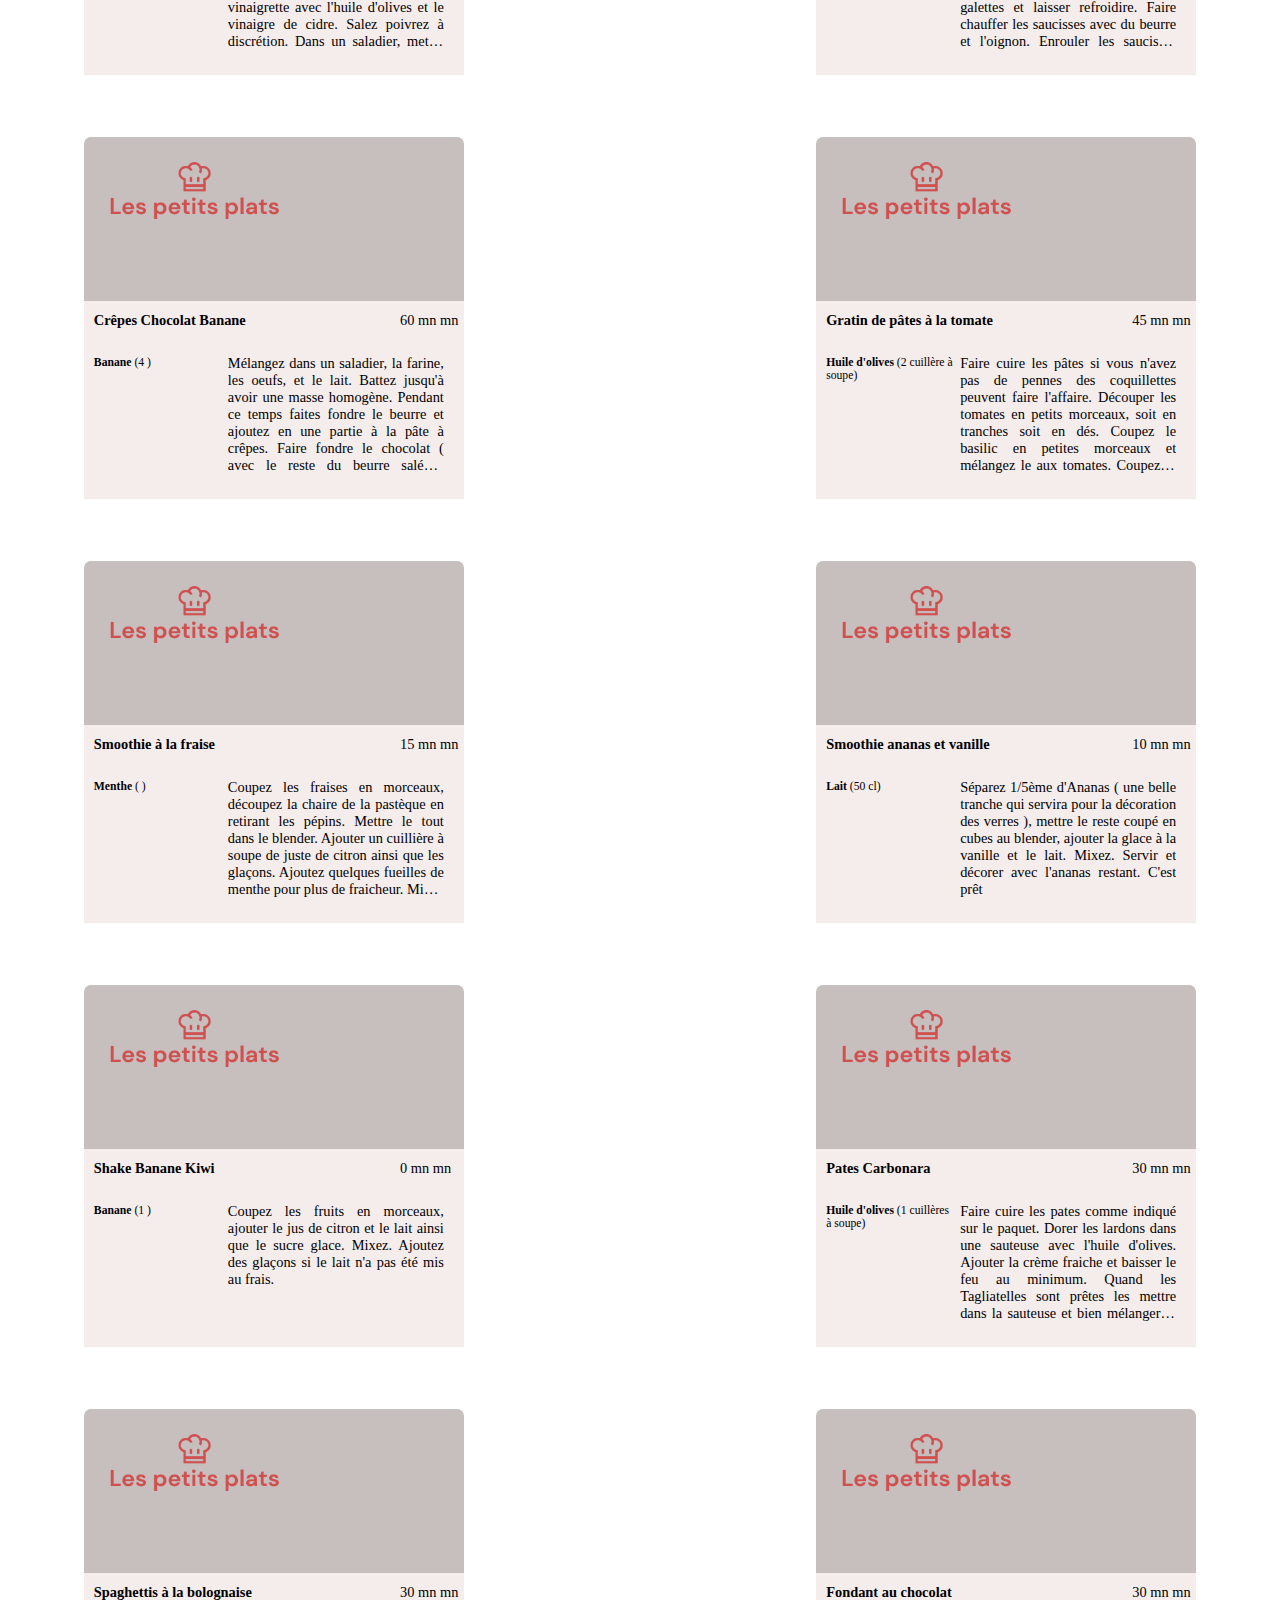
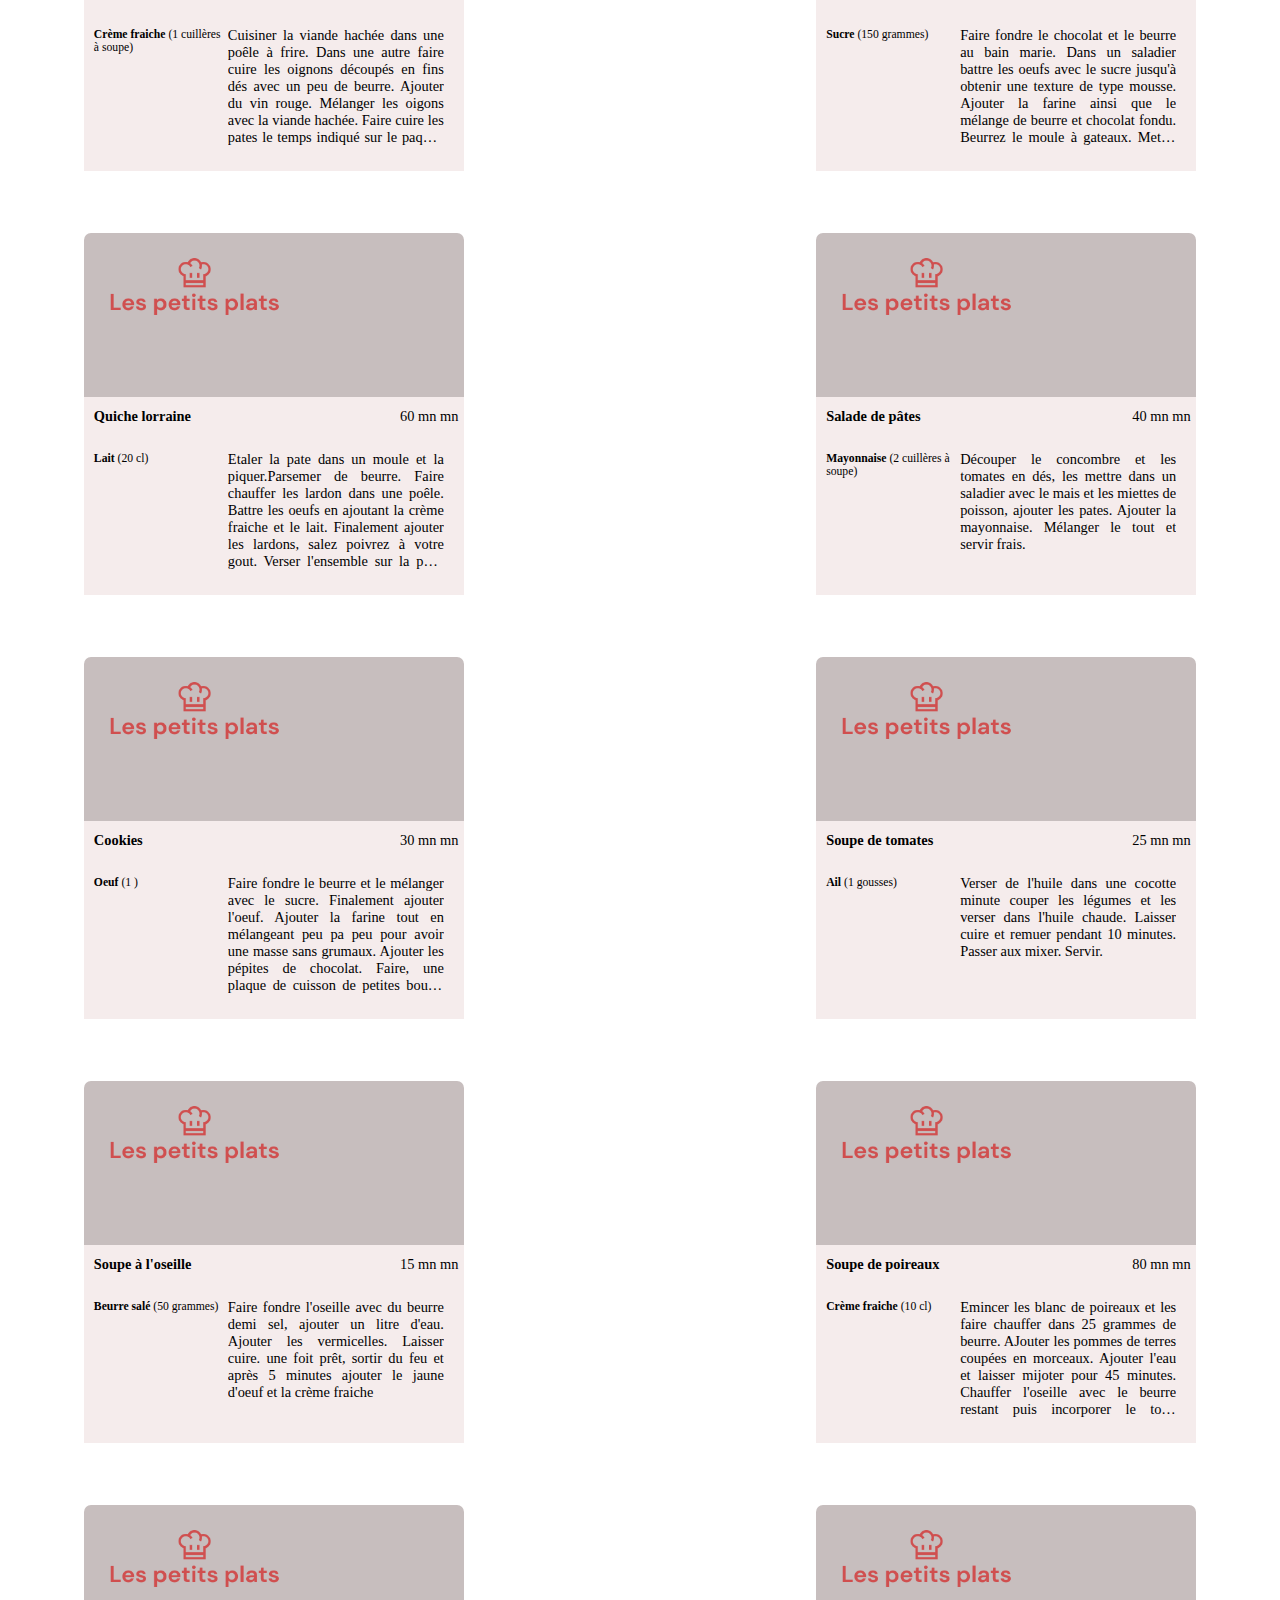
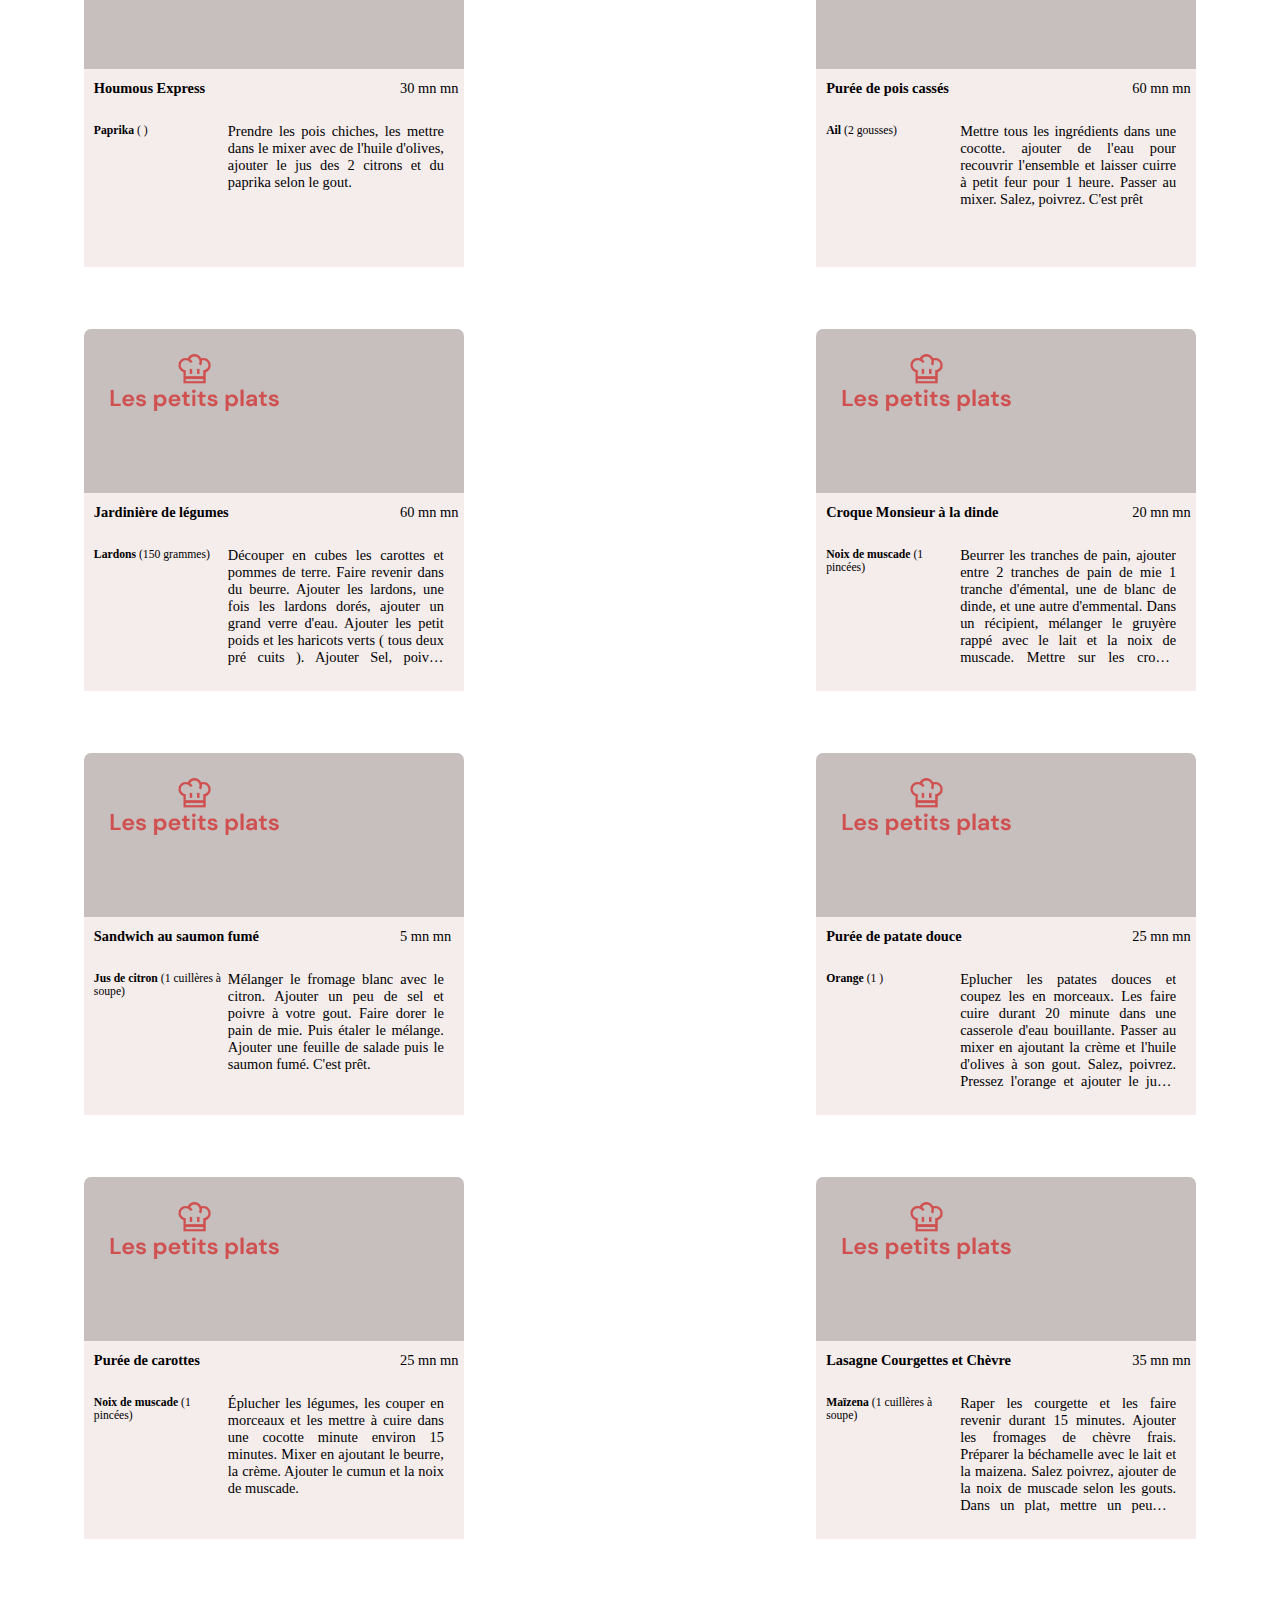
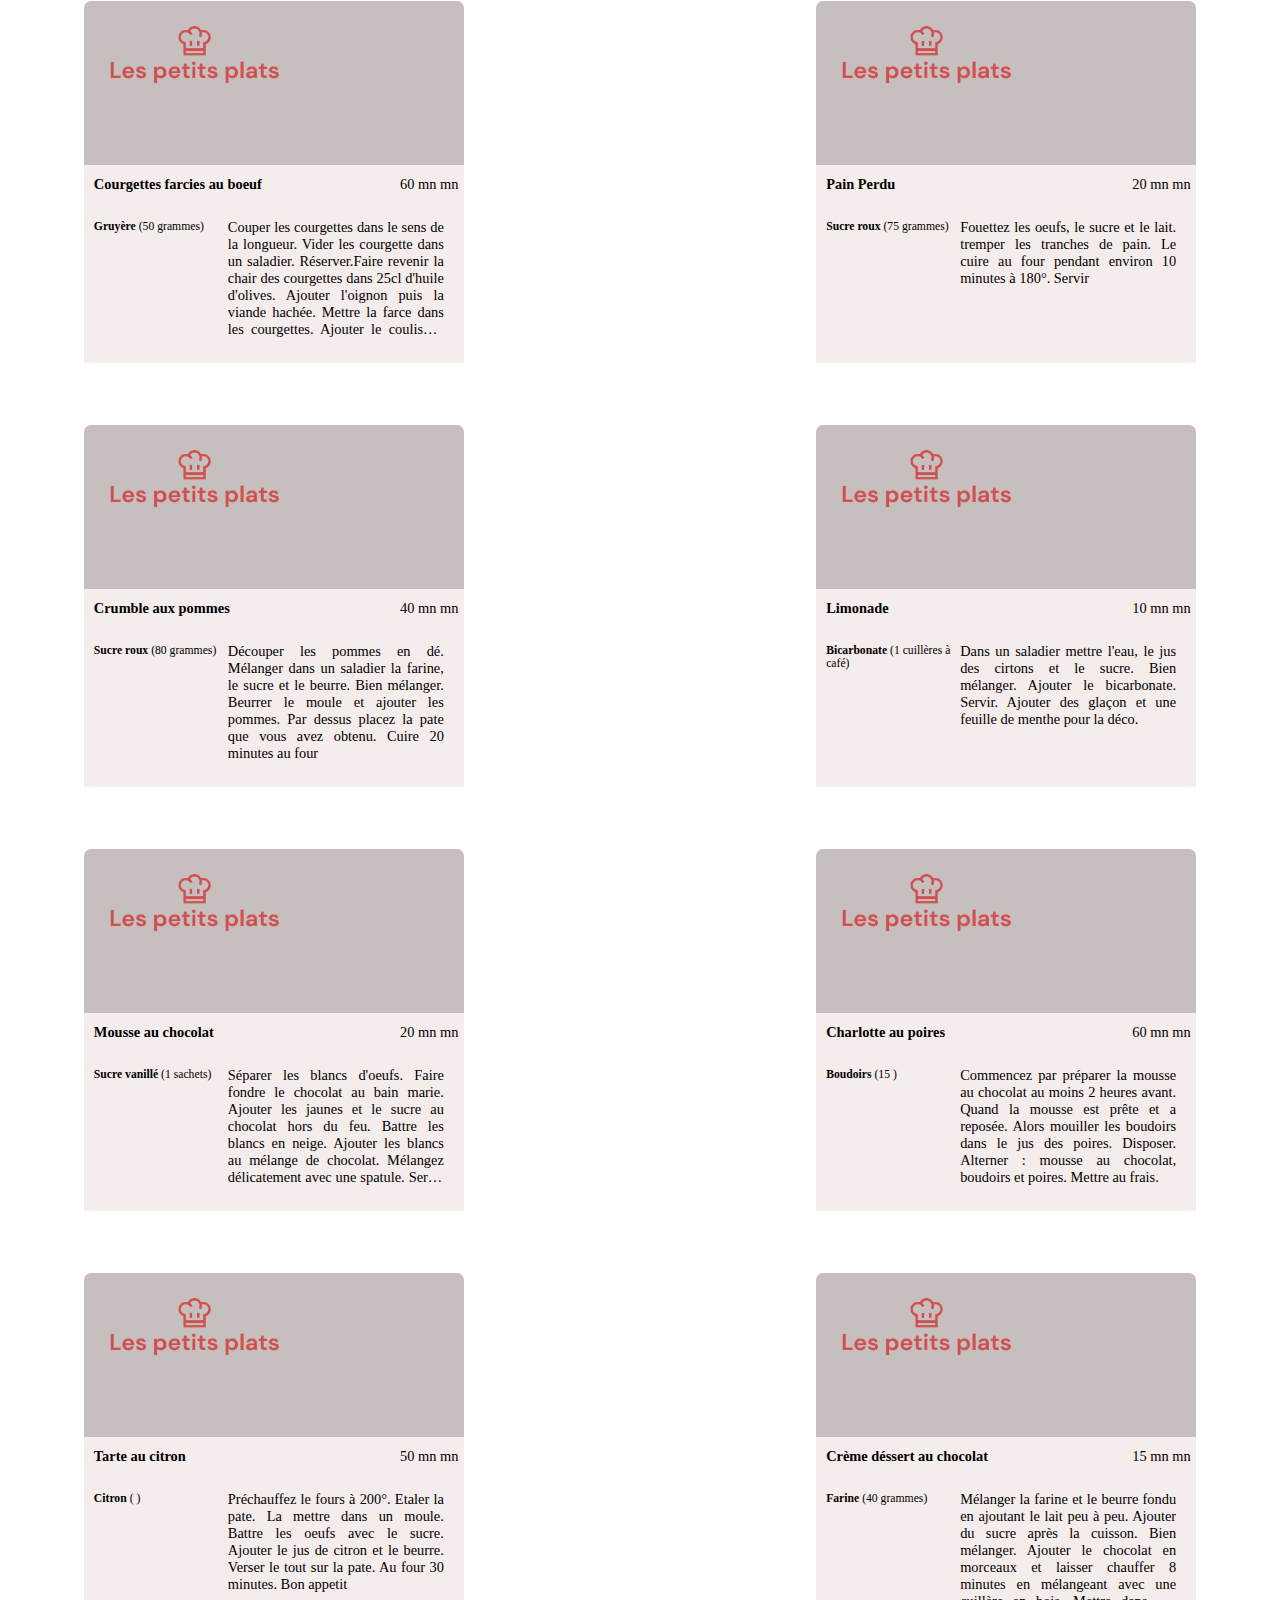
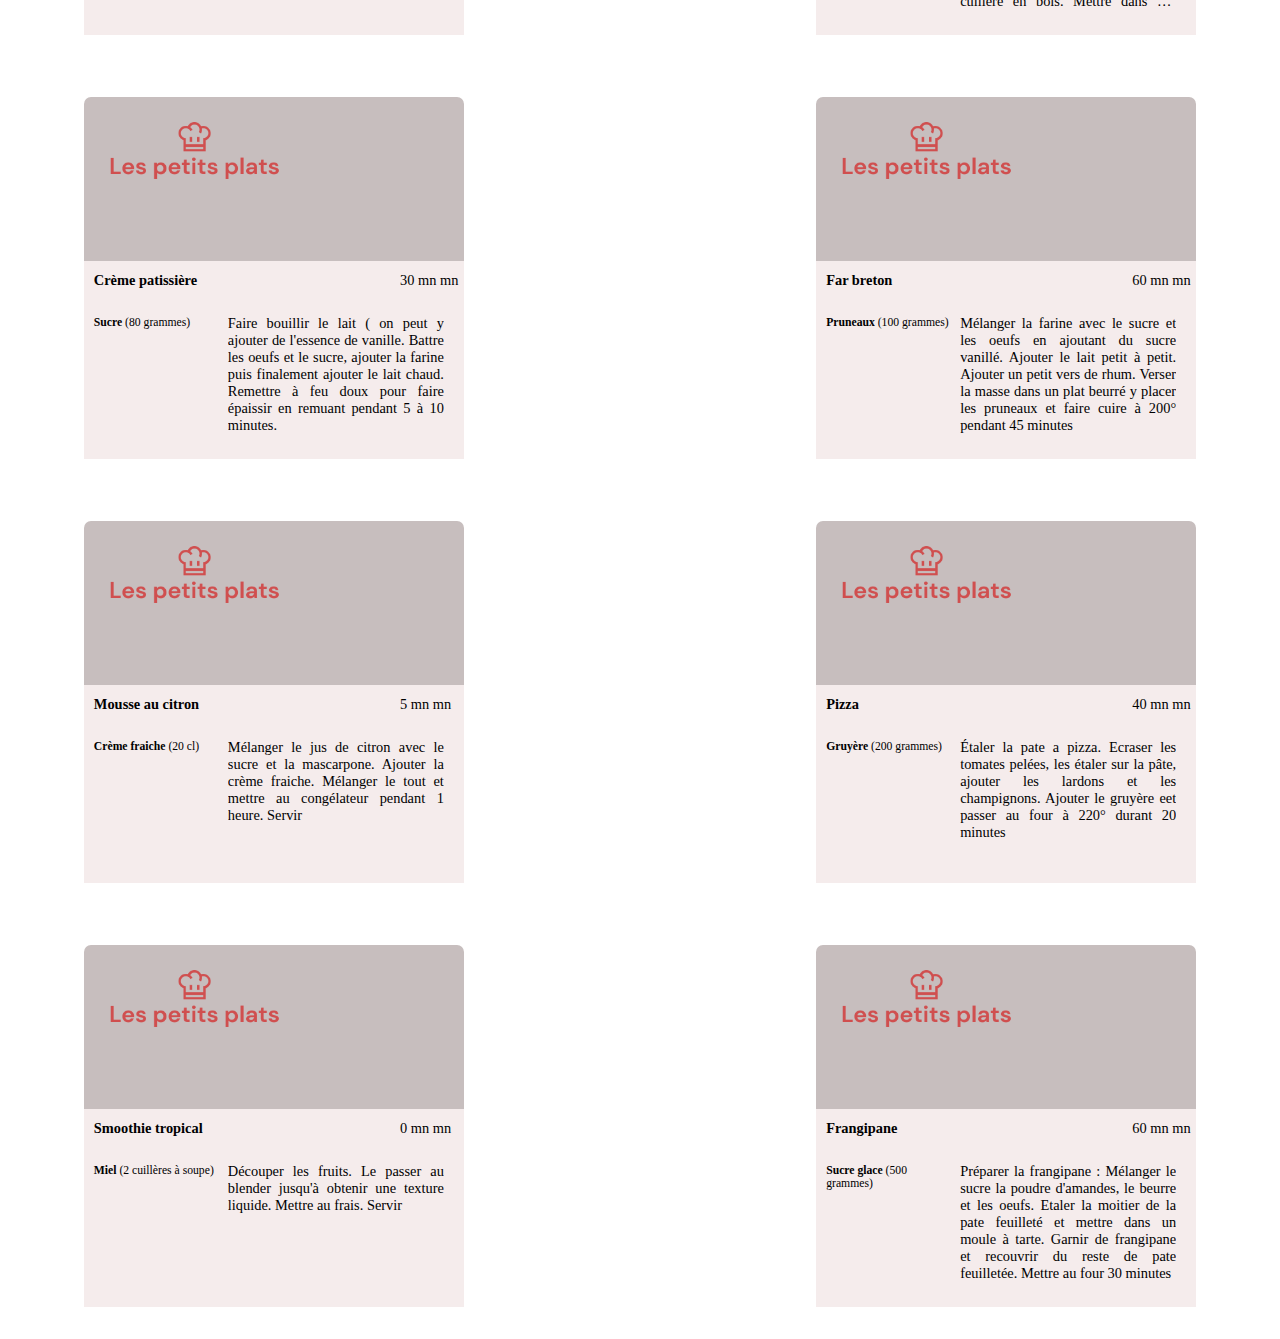
==== commit b6c8c334: "Mise en place combo-autocomplète" ====
--- a/index.html
+++ b/index.html
@@ -5,12 +5,6 @@
     <meta http-equiv="X-UA-Compatible" content="IE=edge" />
     <meta name="viewport" content="width=device-width, initial-scale=1.0" />
     <title>Accueil petits plats gourmands</title>
-    <link
-      rel="stylesheet"
-      href="https://cdn.jsdelivr.net/npm/bootstrap@4.6.1/dist/css/bootstrap.min.css"
-      integrity="sha384-zCbKRCUGaJDkqS1kPbPd7TveP5iyJE0EjAuZQTgFLD2ylzuqKfdKlfG/eSrtxUkn"
-      crossorigin="anonymous"
-    />
     <link
       rel="stylesheet"
       href="https://use.fontawesome.com/releases/v5.15.4/css/all.css"
@@ -23,10 +17,10 @@
 
   <header>
 
-    <div class="container col-12 containerHeader">
+    <div class="containerHeader">
       <div class="row">
         <div class="header">
-          <img src="./logo_lespetitsplats.png" class="logo" />
+          <img src="./img/logo_lespetitsplats.png" class="logo" />
         </div>
       </div>
     </div>
@@ -35,11 +29,9 @@
 
   <body>
  
-<!--PAGE-->
-    <div class="container col-12">
+
       
 <!--SEARCH--> 
-
 <div class="containerSearch">     
         
           <div class="searchRecipes">
@@ -52,138 +44,70 @@
               id="search"
               placeholder="Rechercher une recette ..."
               minlength="2"
-              maxlength="20"
-            />
-            
+              maxlength="30"
+            /> 
           </div>
 
-          <div class="sort">
-            <ul class="tags">
-              <li class="tag"><i class="far fa-times-circle"></i></li>
-             
-            </ul>
+
+          <!-- Tags -->
+         </div> 
+          <div class="tagsWrapper">
+       <div class="tagsContainer">
+            <ul class="tags"></ul>
+          </div>
          </div>
 
-            <!--<div class="searchBy">
-            
-              <button
-                class="inputBy btn btn-primary" type="submit">Ingrédients<i class="fas fa-angle-down"></i></button>
-              <button
-                class="inputBy btn btn-success" type="submit">Appareils<i class="fas fa-angle-down"></i></button>
-              <button
-                class="inputBy btn btn-danger" type="submit">Ustensiles<i class="fas fa-angle-down"></i></button>           
+           
+
+        <!--ComboBox autocomplète-->
+          <div class="wrapperCombo">
+            <div class="containerCombo">
+              
+         <form autocomplete="off">
+      <div class="box">
+        <input type="text" id="input1" class="inputCombo1" placeholder="Ingredients ..." maxlength="17" />
+        <img src="img/angle-down-solid.svg" class="arrow-down">
+      </div>
+      <ul class="list"></ul>
+    </form>
           
-        </div>-->
 
-        <!--début-->
-         <div class="wrapper">
+    <form autocomplete="off">
+      <div class="box">
+        <input type="text" id="input2" class="inputCombo2" placeholder="Appareils ..." maxlength="17" />
+        <img src="img/angle-down-solid.svg" class="arrow-down">
+      </div>
+      <ul class="list"></ul>
+    </form>
            
-      <div class="search-input">
-        <a href="" target="_blank" hidden></a>
-        <input type="text" class="selectInput" id="ingredients"  placeholder="Ingredients" style="background-color:rgb(107, 107, 231)">
-        
-        <div class="autocom-box ">
-          <!-- here list are inserted from javascript -->
-        </div>
-        <div class="icon"><i class="fas fa-angle-down"></i></div>
-      </div> 
-    
+
+            <form autocomplete="off">
+      <div class="box">
+        <input type="text" id="input3" class="inputCombo3" placeholder="Ustensiles ..." maxlength="17" />
+        <img src="img/angle-down-solid.svg" class="arrow-down">
+      </div>
+      <ul class="list"></ul>
+    </form>
+           </div> 
+          </div>
+     </div>
       
-      <div class="search-input">
-        <a href="" target="_blank" hidden></a>
-        <input type="text" class="selectInput" id="appareils" placeholder="Appareils" style="background-color:rgb(59, 207, 59)">
-        <div class="autocom-box">
-          <!-- here list are inserted from javascript -->
-        </div>
-        <div class="icon"><i class="fas fa-angle-down"></i></div>
-      </div> 
-    
-       
-      <div class="search-input">
-        <a href="" target="_blank" hidden></a>
-        <input type="text" class="selectInput" id="ustensils" placeholder="Ustensils" style="background-color:rgb(228, 157, 27)">
-        <div class="autocom-box">
-          <!-- here list are inserted from javascript -->
-        </div>
-        <div class="icon"><i class="fas fa-angle-down"></i></div>
-      </div>
-
-      </div> 
-    <!--fin-->
-
-    
-      </div>
-      </div>
+     
     
   <!--CARD-->
-      <div class="container col-lg-12 cards">
-        <div class="containerCards">
-          <div class="row rowCard">
-<ul class="list-ingredients"></ul>
- <!--<div class="col-4 mb-4">
-            <div class="card">
-              <div class="photosPlats"></div>
+      <div class="wrapperCards">
+        <div class="containerCards"></div>  
+         </div>
              
-              <div class="titleTime">
-                <h3 class="title">Lait coco sablé</h3>
-                <div class="time">
-                  <i class="far fa-clock"></i>
-                  <span class="mn">15 mn</span>
-                </div>
-              </div>
-
-              <div class="recette">
-                <div class="ingrédients">
-                  <ul>
-<li >pommes</li>
-<li >haricots</li>
-<li >poivre</li>
-<li >boeuf</li>
-                  </ul>
-                </div>
-
-                <div class="préparation">
-                  <p>
-                    Lorem ipsum dolor sit amet consectetur adipisicing elit.
-                    Labore minus incidunt culpa ducimus nemo quibusdam velit
-                    obcaecati nostrum placeat! Doloremque illo voluptate
-                    adipisci libero, neque laudantium quos. Fuga, eaque
-                    perspiciatis.
-                  </p>
-                </div>
-              </div>
-            </div>
-          </div>-->
-        
-          </div>
-
-            
-
-
-          </div>        
-        </div>
-      </div>   
-
   </body>
 
-  <script
-    src="https://code.jquery.com/jquery-2.2.4.min.js"
-    integrity="sha256-BbhdlvQf/xTY9gja0Dq3HiwQF8LaCRTXxZKRutelT44="
-    crossorigin="anonymous"
-  ></script>
+ 
 
-  <script
-    src="https://cdn.jsdelivr.net/npm/bootstrap@4.6.1/dist/js/bootstrap.min.js"
-    integrity="sha384-VHvPCCyXqtD5DqJeNxl2dtTyhF78xXNXdkwX1CZeRusQfRKp+tA7hAShOK/B/fQ2"
-    crossorigin="anonymous"
-  ></script>
+ 
 
-  <script src="./recipes.js"></script>
-
-  <script src="./index.js"></script>
+  <script src="./recipes.js"></script><script src="./search.js"></script>
   
-  <script src="./cards.js"></script>
+  <script src="./cards.js"></script> 
+  <script src="./comboBox.js"></script>
   
-  <script src="./search.js"></script>
-  <script src="./combobox.js"></script>
 </html>
--- a/style.css
+++ b/style.css
@@ -11,15 +11,17 @@
 /****************************************************************************/
 /*HEADER*********************************************************************/
 /***********test combo**********************/
-
-.wrapper{
+/*ok*/
+.wrapperCombo {
   display: flex;
   align-items: center;
   width: 100%;
   height: 80px;
-}
-
-.wrapper .search-input{
+ 
+}
+
+/*ok*/
+.wrapperCombo .search-input{
   position: relative;
   display: flex;
 align-items: center;
@@ -31,14 +33,18 @@
   border: none;
   border-radius: 7px;
   margin: 0 20px 0 0;
-  color: blue;
-}
+  
+}
+/*ok*/
 .selectInput::placeholder {
+
   color: white;
 }
+/*ok*/
 input:focus::placeholder {
   color: transparent;
 }
+/*ok*/
 .search-input input{
   height: 55px;
   width: 100%;
@@ -49,26 +55,25 @@
   font-size: 18px;
 }
 
-.search-input.active input{
+/*.search-input.active input{
   border-radius: 5px 5px 0 0;
-}
-
-.search-input .autocom-box{
+}*/
+
+/*.search-input .autocom-box{
   padding: 0;
   opacity: 0;
   pointer-events: none;
   max-height: 280px;
   overflow-y: auto;
-}
-
-.search-input.active .autocom-box{
+}*/
+
+/*.search-input.active .autocom-box{
   padding: 10px 8px;
   opacity: 1;
   pointer-events: auto;
-  
-}
-
-.autocom-box li{
+}*/
+
+/*.autocom-box li{
   list-style: none;
   padding: 8px 12px;
   display: none;
@@ -76,15 +81,16 @@
   cursor: default;
   color: black;
   border-radius: 3px;
-}
-
-.search-input.active .autocom-box li{
+}*/
+
+/*.search-input.active .autocom-box li{
   display: block;
-}
-.autocom-box li:hover{
-  background: #efefef;
-}
-
+}*/
+/*.autocom-box li:hover{
+  background: #c51d1d;
+}*/
+
+/*icon arrow*/
 .search-input .icon{
   position: absolute;
   right: 0px;
@@ -100,11 +106,35 @@
 .fa-angle-down.rotated {
   transform : rotate(180deg);
 }
+/*test*//********************************************************/
+.listing {
+  
+  display: flex;
+ flex-direction: row; 
+  width: 600px;
+  background-color: rgb(249, 135, 135);
+}
+.autocomplete { 
+  display: flex;
+  flex-direction: row;
+  width: 10%;
+  height: 20px;
+  background-color: rgb(145, 70, 202);
+}
+.liList {
+  list-style: none;
+  width: 100%;
+  margin-left: -20px;
+  font-size: 1rem;
+  display: flex;
+  flex-direction: row;
+  justify-content: center;
+  height: auto;
+  border: 1px solid;
+  color: aqua;
+}
 /**************************************************************************/
-.container {
-  display: flex;
-  width: 80%;
-}
+/*HEADER*******************************************************************/
 
 .containerHeader {
   display: flex;
@@ -133,152 +163,79 @@
   display: flex;
   flex-direction: column;
   justify-content: center;
-  width: 100%;
-}
-.search {
-  position: relative;
-  display: flex;
-  align-items: center;
-  width: 100%;
-  height: 70px;
-}
+  width: 88%;
+  margin: 0 auto;
+}
+.searchRecipes {
+  position: relative;
+  width: 100%;
+  height: 55px;
+}
+
+#search {
+  display: flex;
+  align-items: center;
+  width: 98%;
+  height: 69px;
+}
+
 .input {
   background-color: #f5ecec;
-  padding: 0 30px;
   font-size: 1.2rem;
   width: 100%;
   height: 55px;
   border: none;
-}
-
-.fas {
+  padding: 0 0 0 30px;
+}
+
+.fa-search {
   position: absolute;
-  display: flex;
-  right: 30px;
-  top: 35px;
+  right: 0;
   margin-right: 20px;
-  align-items: center;
-  justify-content: center;
+  height: 69px;
+  line-height: 69px;
   font-size: 1.8rem;
 }
 
-.sort {
-  display: flex;
-  flex-direction: column;
-  width: 100%;
-  color: #fff;
-
-}
-.tags {
-  display: flex;
-  align-items: center;
-  margin: 0 auto;
-  width: 100%;
-  height: 40px;
-  /*display: none;*/
-}
-
-.tags li {
-  margin-left: -40px;
-  margin-right: 60px;
-  padding:0 10px;
-}
-
-.tag {
-  position: relative;
-  display: flex;
-  align-items: center;
-  width: 120px;
-  height: 30px;
-  font-size: 0.8rem;
-  font-weight: 600;
-  border-radius: 3px;
-  background-color: rgb(189, 189, 178);
-}
-.tag li {
-  margin-left: 20px;
-}
-
-.fa-times-circle {
-  position: absolute;
-  top: 0;
-  right: 0;
-  margin-right: 6px;
-  margin-top: 10px;
-  font-size: 0.8rem;
-}
-.btn-group {
-  display: flex;
- 
-}
-.searchBy {
-  display: flex;
-  align-items: center;
-  width: 100%;
-  height: 80px;
-}
-
-.inputBy {
-  position: relative;
-  display: flex;
-align-items: center;
-justify-content: space-between;
-  width: 180px;
-  height: 60px;
-  font-size: 1rem;
-  font-weight: 600;
-  border: none;
-  border-radius: 7px;
-  margin: 0 20px 0 0;
-  color: #fff;
-}
-.btn:focus {
-  box-shadow: none!important;
-}
-
-.fa-angle-down {
-  position: absolute;
-  font-size: 1.7rem;
-  top: 0;
-  right: 0;
-  width: 20px;
-  height: 60px;
-}
+
+
 /****************************************************************************/
 /*CARDS**********************************************************************/
-
-.col-4 {
-  display: flex;
-  flex-direction: column;
-  align-items: center;
-  font-weight: bold;
-  width: 00%1;
-  height: 350px;
-  margin-bottom: 50px; 
+/*container carte*/
+.wrapperCards {
+  width: 100%;
+ height: auto;
 }
 
 .containerCards {
-    display: flex;
-    flex-direction: column;
-    width: 100%;
-    justify-content: space-evenly;
+  display: flex;
+ flex-wrap: wrap;
+    width: 88%;
+  justify-content: space-between;
+    margin: 0 auto;
 }
 
 .card {
-  display: flex;
-  flex-direction: column;
-  width: 100%;
-  height: 100%;
+  width: 380px;
+  height: 364px;
+  margin: 30px 0;
   border-radius: 7px;
 }
 
 .photosPlats {
   width: 100%;
+  height: 45%;
   min-height: 45%;
   border-radius: 7px 7px 0 0;
   background-color: #c7bebe;
 }
-
+.photoPlat {
+  display: flex;
+  width: 45%;
+  height: auto;
+  padding: 25px;
+  object-fit: cover; 
+}
 .titleTime {
   display: flex;
   align-items: center;
@@ -335,15 +292,14 @@
   width: 40%;
 }
 
-.list-ingredients {
+#list-ingredients {
   display: flex;
   flex-direction: column;
   list-style: none;
   width: 90%;
-  height: 95%;
-  padding: 10px;
+  height: 80%;
   padding: 0 0 0 10px;
-  margin: 0;
+  margin-top: 15px;
   overflow: hidden;
 }
 
@@ -355,8 +311,166 @@
   width: 60%;
   height: 95%;
   padding-right: 20px;
- /* word-break: break-all;*/
+}
+
+ .preparation-text {
+   display: flex;
+   width: 100%;
+   font-size: 0.9rem;
+  display: -webkit-box;
+  -webkit-box-orient: vertical;
+  -webkit-line-clamp: 7;
   overflow: hidden;
- /* white-space: nowrap;*/
-  /*text-overflow: ellipsis; */
-}
+  text-align: justify;
+}
+
+/************************************************************************/
+/**********COMBO ET TAGS*/
+.tagsWrapper {
+  display: flex;
+  flex-direction: column;
+  width: 100%;
+  color: #fff;
+margin-top: 15px;
+}
+
+.tagsContainer {
+  width: 88%; 
+  margin: 0 auto;
+}
+
+.tags { 
+  display: flex;
+  flex-wrap: wrap;
+  align-items: center;
+ justify-content: flex-start;
+  width: 100%;
+  height: auto; 
+}
+
+.tags li {
+  padding:0 30px 0 10px; 
+  margin-left: -40px;
+  margin-right: 50px;
+  margin-bottom: 10px;
+}
+
+.list-tags { 
+  position: relative;
+  display: flex;
+  align-items: center;
+  width: auto;
+   min-width: 30px; 
+  height: 37px;
+  font-size: 0.9rem;
+  font-weight: 500;
+  border-radius: 3px;
+  background-color: #3182f7;
+}
+
+.closedtag {
+  position: absolute;
+  top: 0;
+  right: 0;
+  width: 14px;
+  height: 37px;
+  line-height: 37px;
+  margin-right: 6px;
+  /* margin-top: 15px; */
+}
+.wrapperCombo {
+  position: relative;
+  display: flex;
+  width: 100%;
+  height: auto;
+}
+
+.containerCombo {
+  display: flex;
+  /* flex-wrap: wrap; */
+  justify-content: space-between;
+  width: 60%;
+  margin-left: 6%;
+  /* width: 49%; */
+  height: auto;
+}
+
+form {
+  width: 170px;
+  height: 69px;
+  margin: 10px 0 0 0 ;
+  /* position: absolute; */
+  /* transform: translate(-50%, -50%); */
+  /*top: 50%
+  /* left: 50%; */
+  /* padding: 40px 0; */
+ 
+}
+#input1[type="text"],
+#input2[type="text"],
+#input3[type="text"] {
+  width: 170px;
+  height: 69px;   
+  border: none;
+  outline: none;
+  padding: 0 10px;
+  border-radius: 5px 5px 0 0;
+  color: #ffffff;
+  font-size: 16px;
+}
+ #input1 {
+  background-color: #3182f7;
+} 
+#input2 {
+   background-color: #68d9a5;
+ }
+ #input3 {
+   background-color: #ed6454;
+ }
+
+ .box {
+  position: relative;
+  width: auto;
+} 
+
+.arrow-down {
+  position: absolute;
+  top: 0;
+  right: 0;
+  height: 69px;
+  line-height: 69px;
+  width: 16px;
+}
+
+#input1::placeholder,
+#input2::placeholder,
+#input3::placeholder {
+  color: #ffffff;
+  font-size: 18px;
+}
+/* ul {
+  list-style: none;
+  width: auto;
+  max-width: 95%;
+  height: auto;
+  border: 5px solid blue;
+} */
+.list {
+  list-style: none;
+  display: flex;
+  flex-direction: row;
+  flex-wrap: wrap;
+  width: 800px;
+  margin: 0;
+  background-color: #2f83f5;
+  color: #ffffff;
+  border-radius: 0 0 5px 5px;
+  
+}
+.list-items {
+  padding: 10px 5px;
+  margin-left: 10px;
+}
+.list-items:hover {
+  background-color: #dddddd;
+}
